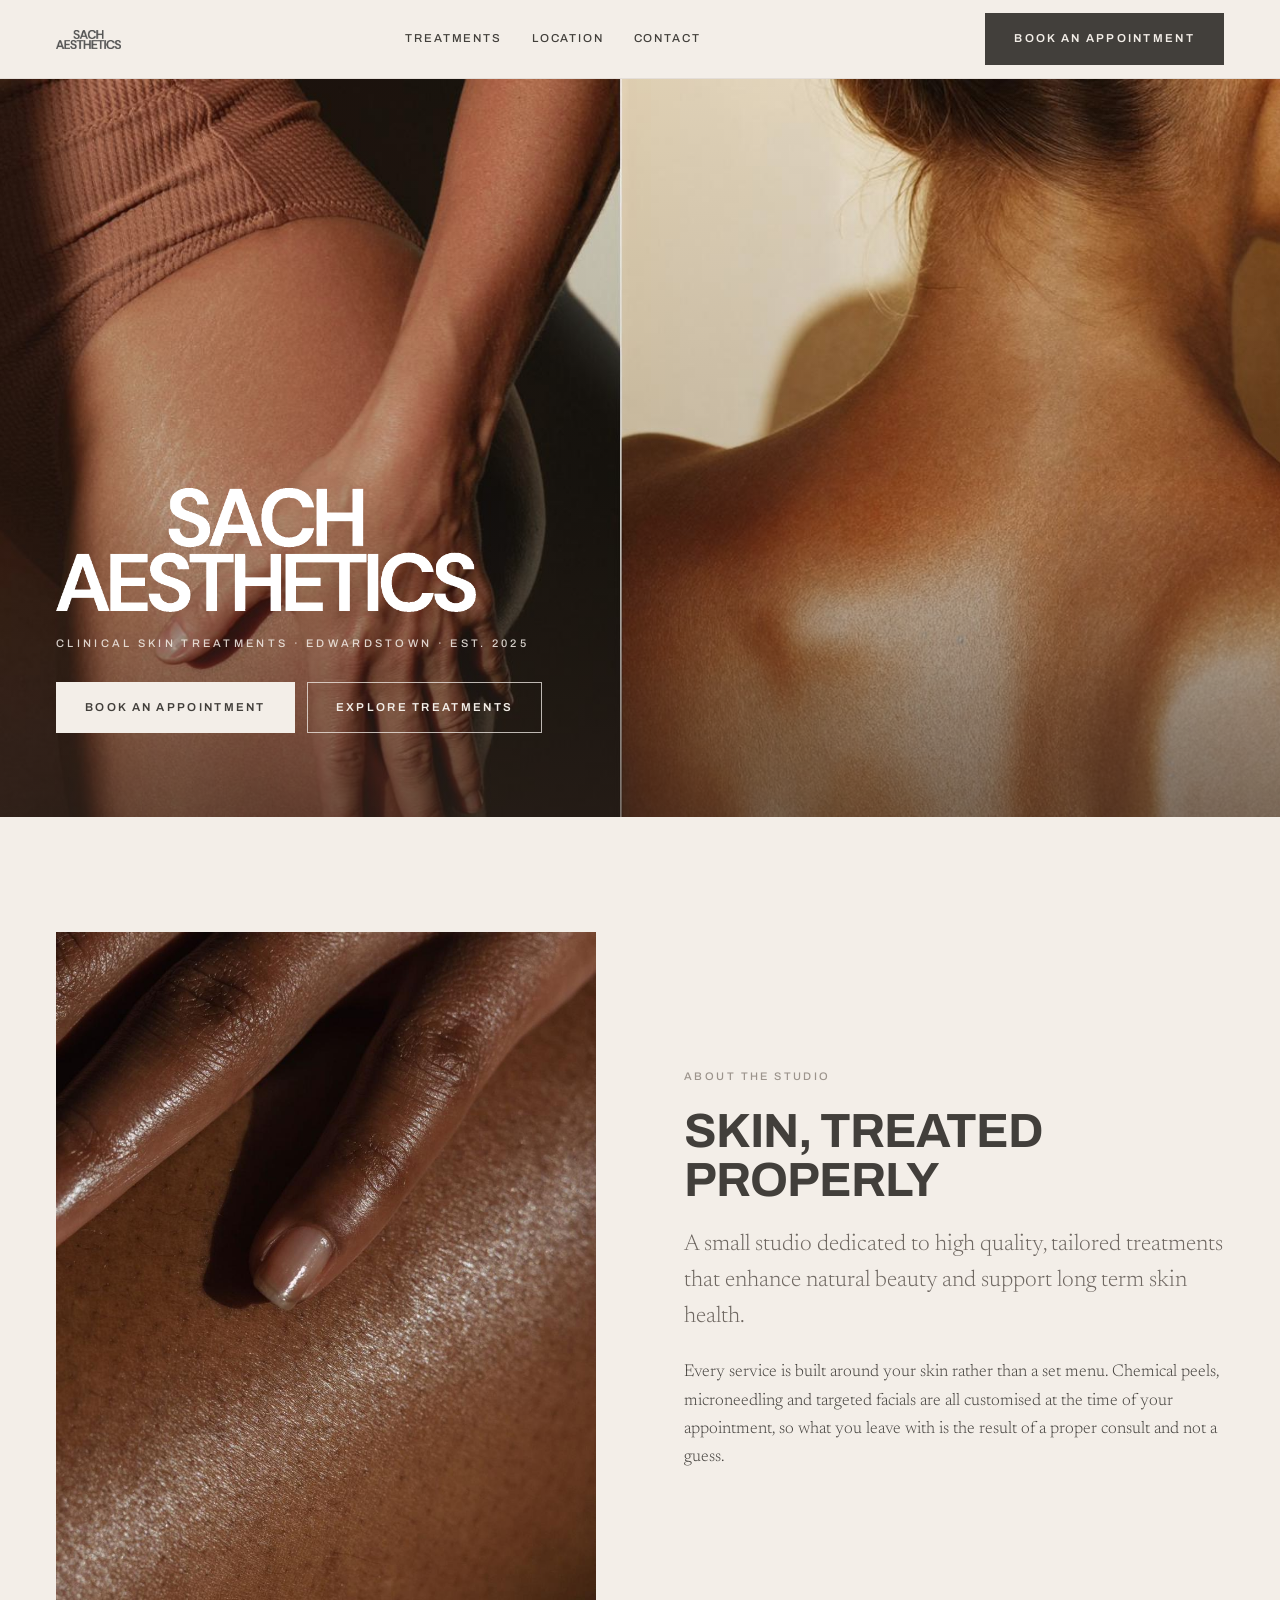
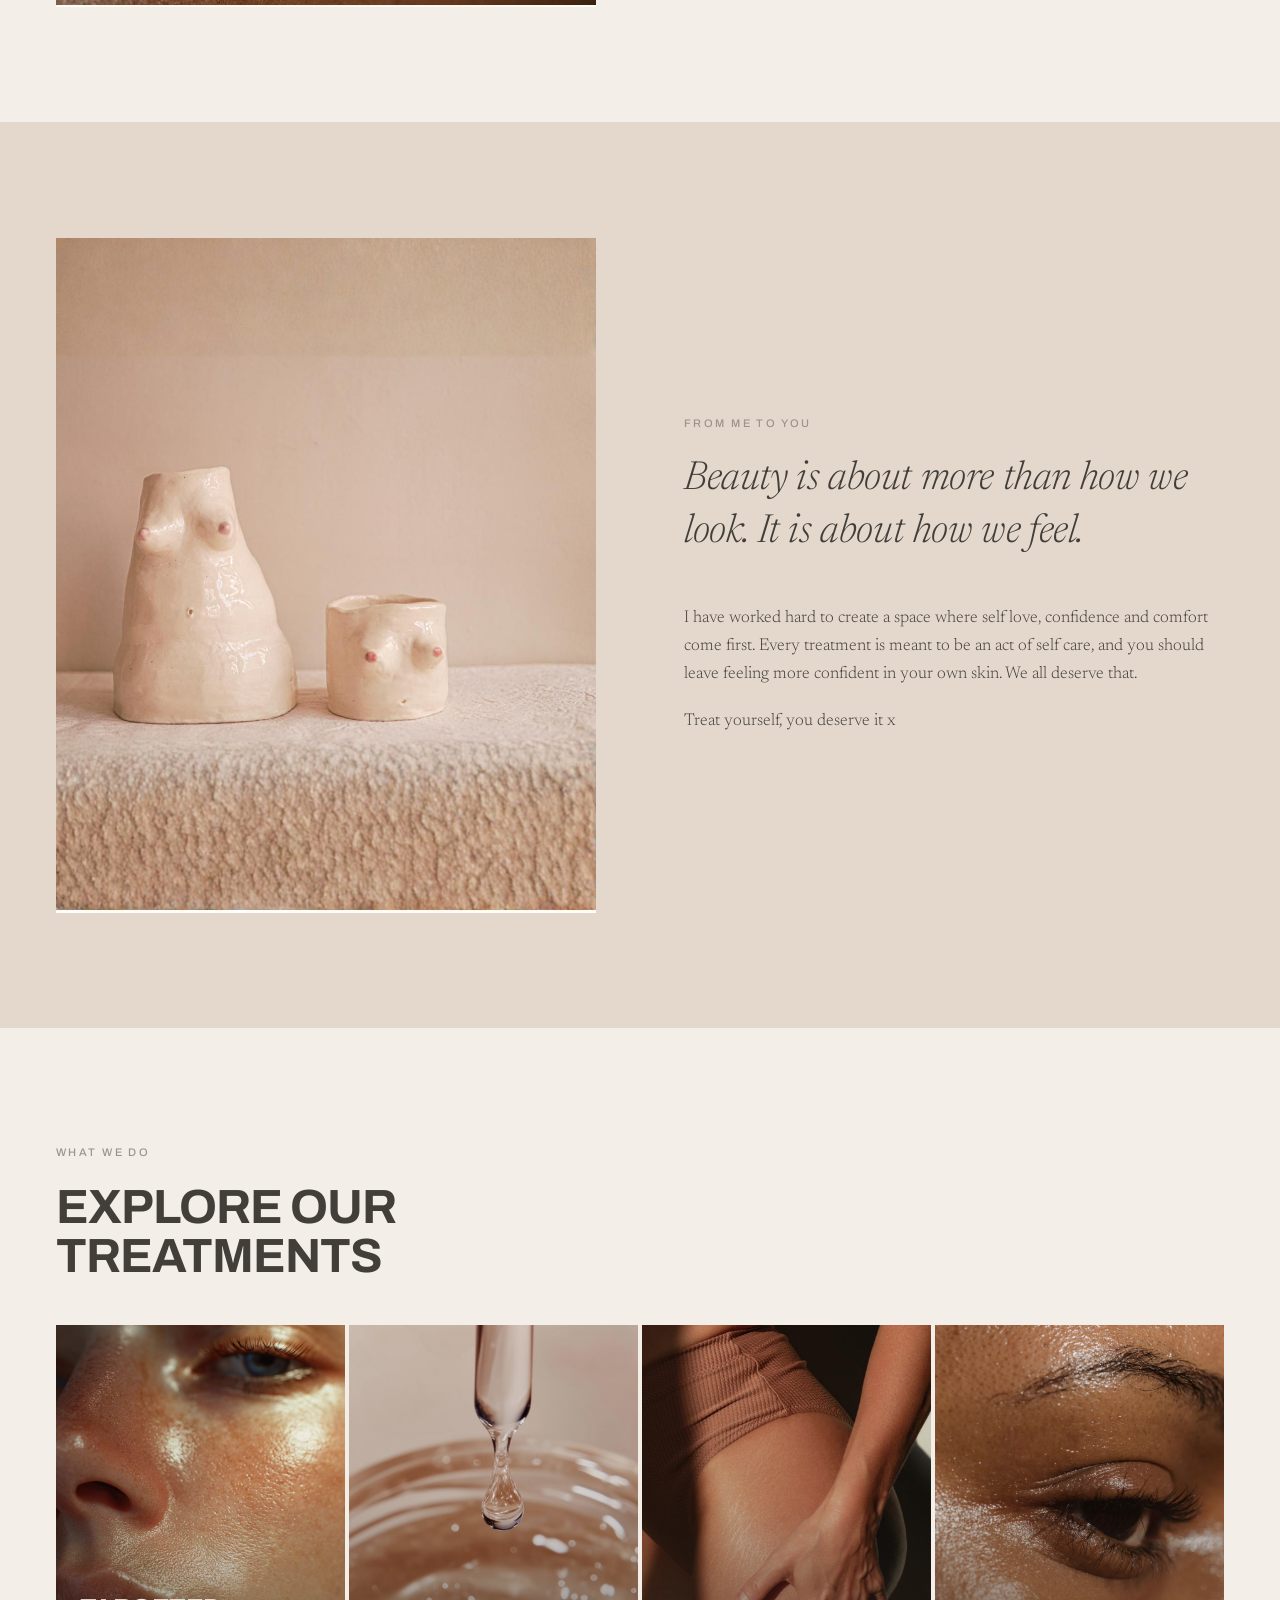
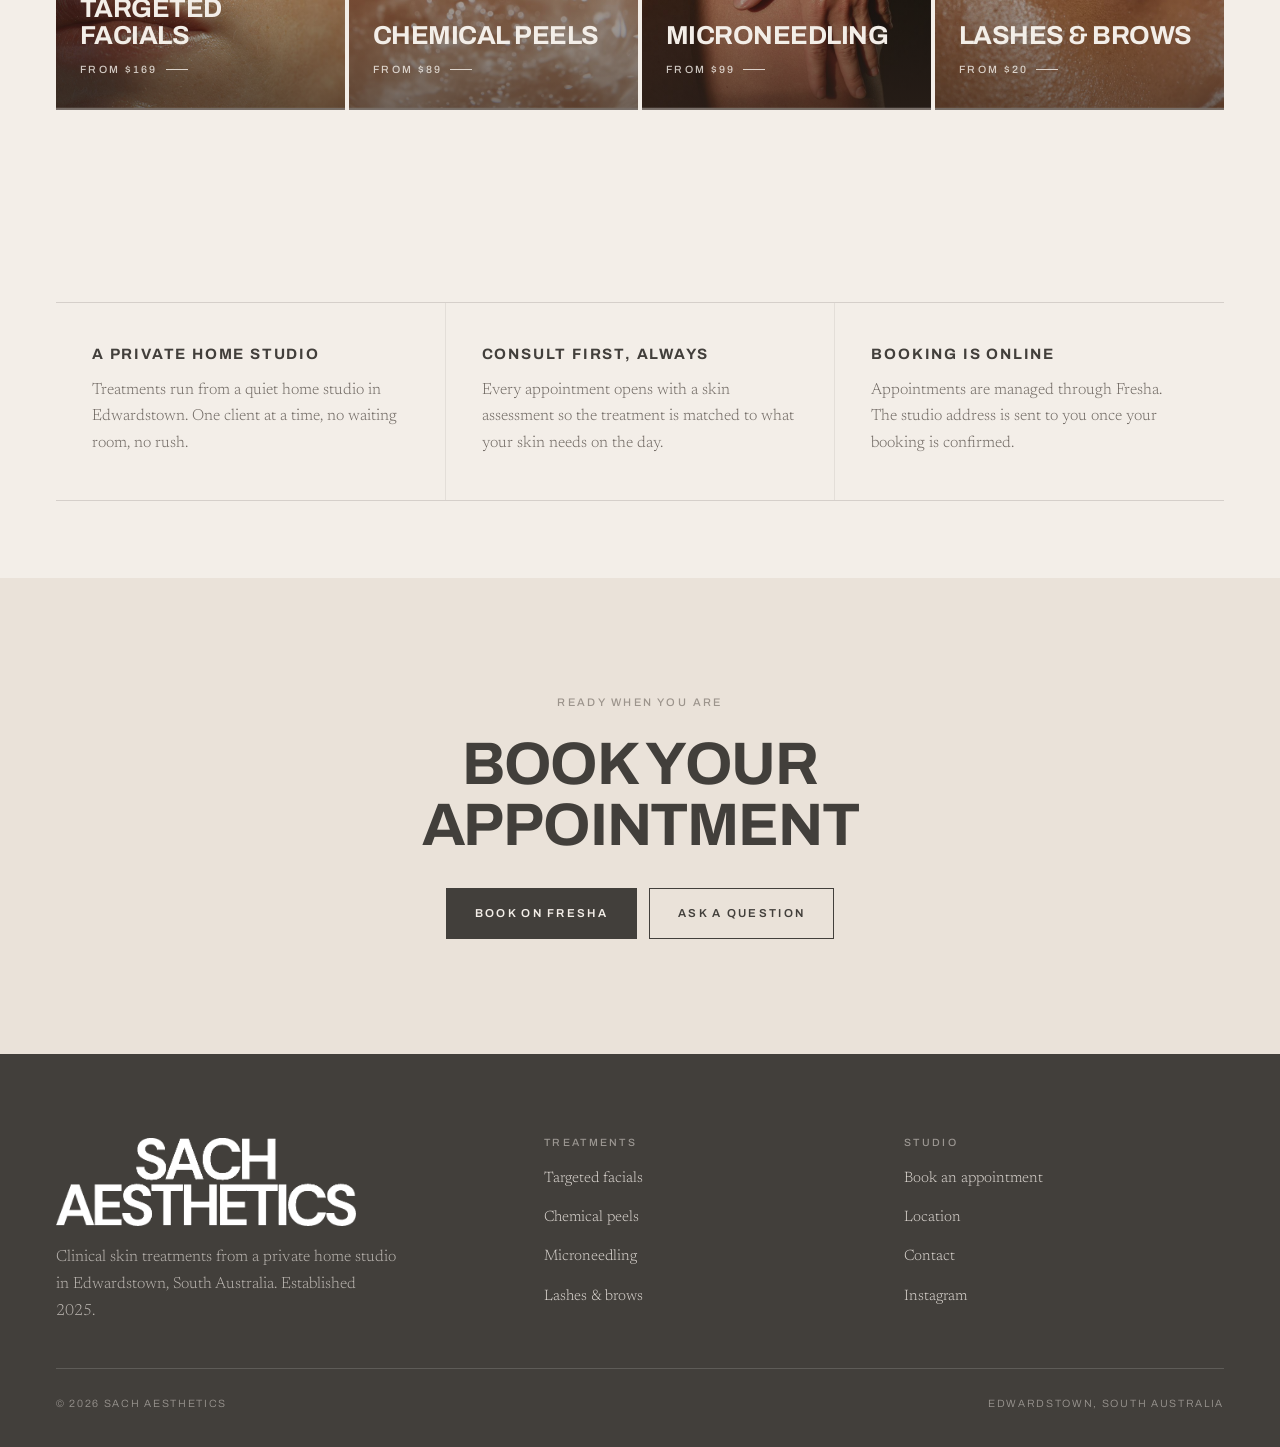
==== index.html @ b570aa28 "Initial site: static rebuild of sachaesthetics.com.au" ====
<!DOCTYPE html>
<html lang="en-AU">
<head>
<meta charset="utf-8">
<meta name="viewport" content="width=device-width, initial-scale=1">
<title>Sach Aesthetics | Clinical Skin Treatments, Edwardstown Adelaide</title>
<meta name="description" content="Clinical skin treatments from a private home studio in Edwardstown, Adelaide. Chemical peels, microneedling, targeted facials, lashes and brows.">
<link rel="canonical" href="https://sachaesthetics.com.au/">
<meta property="og:title" content="Sach Aesthetics | Clinical Skin Treatments">
<meta property="og:description" content="Clinical skin treatments from a private home studio in Edwardstown, Adelaide.">
<meta property="og:image" content="/assets/img/HOME_PAGE_BANNER_EDITED.jpg">
<meta property="og:type" content="website">
<meta name="theme-color" content="#F3EEE8">
<link rel="icon" href="/assets/img/favicon.png">
<link rel="preconnect" href="https://fonts.googleapis.com">
<link rel="preconnect" href="https://fonts.gstatic.com" crossorigin>
<link href="https://fonts.googleapis.com/css2?family=Archivo:wght@400;500;600;700&family=Newsreader:ital,wght@0,300;0,400;1,300&display=swap" rel="stylesheet">
<link rel="stylesheet" href="/assets/css/style.css">
</head>
<body>
<a class="skip" href="#main">Skip to content</a>

<!-- ================= HEADER ================= -->
<header class="header">
  <div class="wrap header__inner">
    <a class="brand" href="/" aria-label="Sach Aesthetics home">
      <img src="/assets/img/logo-mark.png" alt="Sach Aesthetics">
    </a>

    <nav class="nav" aria-label="Primary">
      <ul class="nav__list">
        <li class="nav__item--has-menu">
          <a href="/treatments.html">Treatments</a>
          <ul class="nav__sub">
            <li><a href="/facial-treatments.html">Targeted Facials</a></li>
            <li><a href="/chemical-peels.html">Chemical Peels</a></li>
            <li><a href="/microneedling.html">Microneedling</a></li>
            <li><a href="/lashes-brows.html">Lashes &amp; Brows</a></li>
          </ul>
        </li>
        <li><a href="/location.html">Location</a></li>
        <li><a href="/contact.html">Contact</a></li>
      </ul>
    </nav>

    <a class="btn header__cta" href="https://www.fresha.com/a/sach-aesthetics-edwardstown-32-lindfield-avenue-c9ze8f2w" target="_blank" rel="noopener">Book an appointment</a>

    <button class="burger" aria-expanded="false" aria-controls="drawer" aria-label="Menu">
      <span></span><span></span><span></span>
    </button>
  </div>
</header>

<div class="drawer" id="drawer" data-open="false">
  <ul>
    <li>
      <a href="/treatments.html">Treatments</a>
      <ul class="drawer__sub">
        <li><a href="/facial-treatments.html">Targeted Facials</a></li>
        <li><a href="/chemical-peels.html">Chemical Peels</a></li>
        <li><a href="/microneedling.html">Microneedling</a></li>
        <li><a href="/lashes-brows.html">Lashes &amp; Brows</a></li>
      </ul>
    </li>
    <li><a href="/location.html">Location</a></li>
    <li><a href="/contact.html">Contact</a></li>
    <li><a href="https://www.fresha.com/a/sach-aesthetics-edwardstown-32-lindfield-avenue-c9ze8f2w" target="_blank" rel="noopener">Book an appointment</a></li>
  </ul>
</div>

<main id="main">

  <!-- ================= HERO ================= -->
  <section class="hero">
    <div class="hero__media">
      <img src="/assets/img/HOME_PAGE_BANNER_EDITED.jpg" alt="Close detail of healthy, hydrated skin in warm light" fetchpriority="high">
    </div>
    <div class="wrap hero__body">
      <img class="hero__logo" src="/assets/img/logo-mark.png" alt="Sach Aesthetics">
      <p class="hero__tag">Clinical skin treatments &middot; Edwardstown &middot; Est. 2025</p>
      <div class="btn-row">
        <a class="btn btn--solid-light" href="https://www.fresha.com/a/sach-aesthetics-edwardstown-32-lindfield-avenue-c9ze8f2w" target="_blank" rel="noopener">Book an appointment</a>
        <a class="btn btn--light" href="/treatments.html">Explore treatments</a>
      </div>
    </div>
  </section>

  <!-- ================= ABOUT ================= -->
  <section class="section">
    <div class="wrap split">
      <div class="split__media" data-reveal>
        <img src="/assets/img/SA_Body.jpg" alt="Sunlit skin across the shoulders and back" loading="lazy">
      </div>
      <div data-reveal data-reveal-delay="120">
        <span class="label">About the studio</span>
        <h2>Skin, treated properly</h2>
        <p class="lead">A small studio dedicated to high quality, tailored treatments that enhance natural beauty and support long term skin health.</p>
        <p>Every service is built around your skin rather than a set menu. Chemical peels, microneedling and targeted facials are all customised at the time of your appointment, so what you leave with is the result of a proper consult and not a guess.</p>
      </div>
    </div>
  </section>

  <!-- ================= FROM ME TO YOU ================= -->
  <section class="section section--shell">
    <div class="wrap split split--flip">
      <div class="split__media" data-reveal>
        <img src="/assets/img/Pots.png" alt="Handmade ceramic vessels on a linen shelf in the studio" loading="lazy">
      </div>
      <div data-reveal data-reveal-delay="120">
        <span class="label">From me to you</span>
        <p class="quote">Beauty is about more than how we look. It is about how we feel.</p>
        <p style="margin-top:28px">I have worked hard to create a space where self love, confidence and comfort come first. Every treatment is meant to be an act of self care, and you should leave feeling more confident in your own skin. We all deserve that.</p>
        <p>Treat yourself, you deserve it x</p>
      </div>
    </div>
  </section>

  <!-- ================= TREATMENTS ================= -->
  <section class="section">
    <div class="wrap">
      <div style="max-width:56ch;margin-bottom:44px" data-reveal>
        <span class="label">What we do</span>
        <h2 style="font-size:clamp(28px,4.4vw,48px)">Explore our treatments</h2>
      </div>
    </div>
    <div class="wrap">
      <div class="cards">
        <a class="card" href="/facial-treatments.html" data-reveal>
          <img src="/assets/img/SA_Face_3.png" alt="" loading="lazy">
          <div class="card__body">
            <h3>Targeted facials</h3>
            <span class="card__more">From $169</span>
          </div>
        </a>
        <a class="card" href="/chemical-peels.html" data-reveal data-reveal-delay="90">
          <img src="/assets/img/Dropper.png" alt="" loading="lazy">
          <div class="card__body">
            <h3>Chemical peels</h3>
            <span class="card__more">From $89</span>
          </div>
        </a>
        <a class="card" href="/microneedling.html" data-reveal data-reveal-delay="180">
          <img src="/assets/img/Legs.png" alt="" loading="lazy">
          <div class="card__body">
            <h3>Microneedling</h3>
            <span class="card__more">From $99</span>
          </div>
        </a>
        <a class="card" href="/lashes-brows.html" data-reveal data-reveal-delay="270">
          <img src="/assets/img/Eyebrow.png" alt="" loading="lazy">
          <div class="card__body">
            <h3>Lashes &amp; brows</h3>
            <span class="card__more">From $20</span>
          </div>
        </a>
      </div>
    </div>
  </section>

  <!-- ================= HOW IT WORKS ================= -->
  <section class="section--tight">
    <div class="wrap">
      <div class="tiles">
        <div class="tile" data-reveal>
          <h3>A private home studio</h3>
          <p>Treatments run from a quiet home studio in Edwardstown. One client at a time, no waiting room, no rush.</p>
        </div>
        <div class="tile" data-reveal data-reveal-delay="90">
          <h3>Consult first, always</h3>
          <p>Every appointment opens with a skin assessment so the treatment is matched to what your skin needs on the day.</p>
        </div>
        <div class="tile" data-reveal data-reveal-delay="180">
          <h3>Booking is online</h3>
          <p>Appointments are managed through Fresha. The studio address is sent to you once your booking is confirmed.</p>
        </div>
      </div>
    </div>
  </section>

  <!-- ================= CTA ================= -->
  <section class="section section--deep">
    <div class="wrap" style="text-align:center" data-reveal>
      <span class="label">Ready when you are</span>
      <h2 style="font-size:clamp(30px,5.6vw,60px);max-width:16ch;margin-inline:auto">Book your appointment</h2>
      <div class="btn-row" style="justify-content:center;margin-top:32px">
        <a class="btn" href="https://www.fresha.com/a/sach-aesthetics-edwardstown-32-lindfield-avenue-c9ze8f2w" target="_blank" rel="noopener">Book on Fresha</a>
        <a class="btn btn--ghost" href="/contact.html">Ask a question</a>
      </div>
    </div>
  </section>

</main>

<!-- ================= FOOTER ================= -->
<footer class="footer">
  <div class="wrap">
    <div class="footer__top">
      <div>
        <img class="footer__logo" src="/assets/img/logo-mark.png" alt="Sach Aesthetics">
        <p class="footer__blurb">Clinical skin treatments from a private home studio in Edwardstown, South Australia. Established 2025.</p>
      </div>
      <div>
        <h4>Treatments</h4>
        <ul>
          <li><a href="/facial-treatments.html">Targeted facials</a></li>
          <li><a href="/chemical-peels.html">Chemical peels</a></li>
          <li><a href="/microneedling.html">Microneedling</a></li>
          <li><a href="/lashes-brows.html">Lashes &amp; brows</a></li>
        </ul>
      </div>
      <div>
        <h4>Studio</h4>
        <ul>
          <li><a href="https://www.fresha.com/a/sach-aesthetics-edwardstown-32-lindfield-avenue-c9ze8f2w" target="_blank" rel="noopener">Book an appointment</a></li>
          <li><a href="/location.html">Location</a></li>
          <li><a href="/contact.html">Contact</a></li>
          <li><a href="https://www.instagram.com/sachskinaesthetics/" target="_blank" rel="noopener">Instagram</a></li>
        </ul>
      </div>
    </div>
    <div class="footer__base">
      <span>&copy; <span data-year>2026</span> Sach Aesthetics</span>
      <span>Edwardstown, South Australia</span>
    </div>
  </div>
</footer>

<div class="bookbar">
  <a class="btn" href="https://www.fresha.com/a/sach-aesthetics-edwardstown-32-lindfield-avenue-c9ze8f2w" target="_blank" rel="noopener">Book an appointment</a>
</div>

<script src="/assets/js/main.js" defer></script>
</body>
</html>
---- assets/css/style.css ----
/* ==========================================================================
   Sach Aesthetics
   Design tokens, layout and components. One stylesheet, no build step.
   ========================================================================== */

:root {
  /* Palette drawn from the studio photography */
  --bone:        #F3EEE8;
  --bone-deep:   #EAE2D9;
  --shell:       #E4D8CC;
  --sand:        #D3C0AE;
  --ink:         #423F3B;
  --ink-soft:    #6F6862;
  --ink-faint:   #9C948C;
  --clay:        #A8785C;
  --mulberry:    #7C3B44;
  --line:        rgba(66, 63, 59, 0.16);
  --line-soft:   rgba(66, 63, 59, 0.09);

  /* Type */
  --display: "Archivo", "Helvetica Neue", Helvetica, Arial, sans-serif;
  --body:    "Newsreader", Georgia, "Times New Roman", serif;
  --util:    "Archivo", "Helvetica Neue", Helvetica, Arial, sans-serif;

  /* Rhythm */
  --gutter: 24px;
  --maxw: 1280px;
  --section: clamp(64px, 9vw, 132px);
  --header-h: 68px;
}

/* --------------------------------------------------------------- Reset -- */

*, *::before, *::after { box-sizing: border-box; }

html {
  -webkit-text-size-adjust: 100%;
  scroll-behavior: smooth;
}

body {
  margin: 0;
  background: var(--bone);
  color: var(--ink);
  font-family: var(--body);
  font-size: 17px;
  line-height: 1.66;
  font-weight: 300;
  -webkit-font-smoothing: antialiased;
  overflow-x: hidden;
}

img { max-width: 100%; display: block; }
a { color: inherit; }

h1, h2, h3, h4, h5 {
  font-family: var(--display);
  font-weight: 700;
  text-transform: uppercase;
  letter-spacing: -0.02em;
  line-height: 1.02;
  margin: 0;
}

p { margin: 0 0 1.1em; }
p:last-child { margin-bottom: 0; }

:focus-visible {
  outline: 2px solid var(--mulberry);
  outline-offset: 3px;
}

.skip {
  position: absolute;
  left: -9999px;
  top: 0;
  background: var(--ink);
  color: var(--bone);
  padding: 12px 18px;
  z-index: 999;
  font-family: var(--util);
  font-size: 13px;
}
.skip:focus { left: 8px; top: 8px; }

/* ------------------------------------------------------------ Utilities -- */

.wrap {
  width: 100%;
  max-width: var(--maxw);
  margin-inline: auto;
  padding-inline: var(--gutter);
}

.wrap--narrow { max-width: 780px; }

.section { padding-block: var(--section); }
.section--tight { padding-block: clamp(44px, 6vw, 84px); }
.section--shell { background: var(--shell); }
.section--deep { background: var(--bone-deep); }

.label {
  font-family: var(--util);
  font-size: 11px;
  font-weight: 500;
  text-transform: uppercase;
  letter-spacing: 0.22em;
  color: var(--ink-faint);
  margin: 0 0 22px;
  display: block;
}

.rule {
  height: 1px;
  background: var(--line);
  border: 0;
  margin: 0;
}

.lead {
  font-size: clamp(19px, 2.1vw, 23px);
  line-height: 1.55;
  color: var(--ink-soft);
}

/* --------------------------------------------------------------- Header -- */

.header {
  position: sticky;
  top: 0;
  z-index: 60;
  background: rgba(243, 238, 232, 0.94);
  backdrop-filter: saturate(140%) blur(10px);
  border-bottom: 1px solid var(--line-soft);
}

.header__inner {
  height: var(--header-h);
  display: flex;
  align-items: center;
  justify-content: space-between;
  gap: 20px;
}

.brand { display: inline-flex; align-items: center; text-decoration: none; }
.brand img { height: 17px; width: auto; }

.nav { display: none; }

.nav__list {
  list-style: none;
  display: flex;
  align-items: center;
  gap: 30px;
  margin: 0;
  padding: 0;
}

.nav a {
  font-family: var(--util);
  font-size: 11.5px;
  font-weight: 500;
  text-transform: uppercase;
  letter-spacing: 0.16em;
  text-decoration: none;
  color: var(--ink);
  padding-block: 6px;
  position: relative;
  white-space: nowrap;
}

.nav a::after {
  content: "";
  position: absolute;
  left: 0;
  right: 0;
  bottom: 0;
  height: 1px;
  background: var(--mulberry);
  transform: scaleX(0);
  transform-origin: left;
  transition: transform 0.32s cubic-bezier(0.22, 0.61, 0.36, 1);
}
.nav a:hover::after,
.nav a[aria-current="page"]::after { transform: scaleX(1); }

/* Treatments dropdown */
.nav__item--has-menu { position: relative; }

.nav__sub {
  position: absolute;
  top: calc(100% + 14px);
  left: -18px;
  min-width: 232px;
  background: var(--bone);
  border: 1px solid var(--line-soft);
  padding: 10px 0;
  list-style: none;
  margin: 0;
  opacity: 0;
  visibility: hidden;
  transform: translateY(-6px);
  transition: opacity 0.24s ease, transform 0.24s ease, visibility 0.24s;
  box-shadow: 0 18px 44px -28px rgba(66, 63, 59, 0.55);
}

.nav__item--has-menu:hover .nav__sub,
.nav__item--has-menu:focus-within .nav__sub {
  opacity: 1;
  visibility: visible;
  transform: translateY(0);
}

.nav__sub a {
  display: block;
  padding: 9px 18px;
  letter-spacing: 0.13em;
}
.nav__sub a::after { display: none; }
.nav__sub a:hover { color: var(--mulberry); }

.header__cta { display: none; }

/* Burger */
.burger {
  appearance: none;
  background: none;
  border: 0;
  width: 40px;
  height: 40px;
  margin-right: -8px;
  display: grid;
  place-content: center;
  gap: 5px;
  cursor: pointer;
  color: var(--ink);
}
.burger span {
  display: block;
  width: 22px;
  height: 1.5px;
  background: currentColor;
  transition: transform 0.3s ease, opacity 0.2s ease;
}
.burger[aria-expanded="true"] span:nth-child(1) { transform: translateY(6.5px) rotate(45deg); }
.burger[aria-expanded="true"] span:nth-child(2) { opacity: 0; }
.burger[aria-expanded="true"] span:nth-child(3) { transform: translateY(-6.5px) rotate(-45deg); }

/* Mobile drawer */
.drawer {
  position: fixed;
  inset: var(--header-h) 0 0 0;
  background: var(--bone);
  z-index: 55;
  padding: 34px var(--gutter) 120px;
  overflow-y: auto;
  transform: translateY(-8px);
  opacity: 0;
  visibility: hidden;
  transition: opacity 0.3s ease, transform 0.3s ease, visibility 0.3s;
}
.drawer[data-open="true"] { opacity: 1; visibility: visible; transform: none; }

.drawer ul { list-style: none; margin: 0; padding: 0; }

.drawer > ul > li { border-bottom: 1px solid var(--line-soft); }

.drawer a {
  display: block;
  font-family: var(--display);
  font-size: 28px;
  font-weight: 700;
  text-transform: uppercase;
  letter-spacing: -0.02em;
  text-decoration: none;
  padding: 18px 0;
}

.drawer__sub { padding: 0 0 18px 2px !important; }
.drawer__sub a {
  font-family: var(--util);
  font-size: 12px;
  font-weight: 500;
  letter-spacing: 0.18em;
  padding: 8px 0;
  color: var(--ink-soft);
}

/* --------------------------------------------------------------- Button -- */

.btn {
  display: inline-flex;
  align-items: center;
  justify-content: center;
  gap: 10px;
  font-family: var(--util);
  font-size: 11.5px;
  font-weight: 600;
  text-transform: uppercase;
  letter-spacing: 0.2em;
  text-decoration: none;
  padding: 15px 28px;
  border: 1px solid var(--ink);
  background: var(--ink);
  color: var(--bone);
  cursor: pointer;
  transition: background 0.3s ease, color 0.3s ease, border-color 0.3s ease;
}
.btn:hover { background: var(--mulberry); border-color: var(--mulberry); }

.btn--ghost {
  background: transparent;
  color: var(--ink);
}
.btn--ghost:hover { background: var(--ink); color: var(--bone); }

.btn--light {
  background: transparent;
  border-color: rgba(243, 238, 232, 0.75);
  color: var(--bone);
}
.btn--light:hover { background: var(--bone); color: var(--ink); border-color: var(--bone); }

.btn--solid-light {
  background: var(--bone);
  border-color: var(--bone);
  color: var(--ink);
}
.btn--solid-light:hover { background: var(--mulberry); border-color: var(--mulberry); color: var(--bone); }

.btn-row {
  display: flex;
  flex-wrap: wrap;
  gap: 12px;
}

/* ----------------------------------------------------------------- Hero -- */

.hero {
  position: relative;
  min-height: clamp(520px, 82vh, 820px);
  display: grid;
  align-items: end;
  overflow: hidden;
  background: var(--sand);
}

.hero__media {
  position: absolute;
  inset: 0;
}
.hero__media img {
  width: 100%;
  height: 100%;
  object-fit: cover;
  object-position: center 42%;
}
.hero__media::after {
  content: "";
  position: absolute;
  inset: 0;
  background: linear-gradient(to top, rgba(52, 38, 30, 0.62) 0%, rgba(52, 38, 30, 0.2) 45%, rgba(52, 38, 30, 0.06) 100%);
}

.hero__body {
  position: relative;
  padding-block: clamp(44px, 7vw, 84px);
  color: var(--bone);
}

.hero__logo {
  width: min(420px, 74vw);
  filter: brightness(0) invert(1);
  margin-bottom: 22px;
}

.hero__tag {
  font-family: var(--util);
  font-size: 11px;
  font-weight: 500;
  text-transform: uppercase;
  letter-spacing: 0.3em;
  margin: 0 0 30px;
  color: rgba(243, 238, 232, 0.86);
}

/* Interior page banner */
.banner {
  position: relative;
  min-height: clamp(300px, 46vh, 460px);
  display: grid;
  align-items: end;
  overflow: hidden;
  background: var(--sand);
}
.banner__media { position: absolute; inset: 0; }
.banner__media img { width: 100%; height: 100%; object-fit: cover; }
.banner__media::after {
  content: "";
  position: absolute;
  inset: 0;
  background: linear-gradient(to top, rgba(52, 38, 30, 0.6), rgba(52, 38, 30, 0.05));
}
.banner__body {
  position: relative;
  color: var(--bone);
  padding-block: clamp(32px, 5vw, 56px);
}
.banner h1 {
  font-size: clamp(34px, 6.4vw, 74px);
}
.banner .label { color: rgba(243, 238, 232, 0.72); margin-bottom: 14px; }

/* ---------------------------------------------------------------- Split -- */

.split {
  display: grid;
  gap: clamp(28px, 5vw, 72px);
  align-items: center;
}

.split__media img {
  width: 100%;
  aspect-ratio: 4 / 5;
  object-fit: cover;
}

.split h2 {
  font-size: clamp(28px, 4.4vw, 48px);
  margin-bottom: 22px;
}

.split--flip .split__media { order: -1; }

/* ------------------------------------------------------------ Card grid -- */

.cards {
  display: grid;
  grid-template-columns: 1fr;
  gap: 4px;
}

.card {
  position: relative;
  display: block;
  text-decoration: none;
  overflow: hidden;
  background: var(--sand);
  aspect-ratio: 3 / 4;
}

.card img {
  width: 100%;
  height: 100%;
  object-fit: cover;
  transition: transform 1.1s cubic-bezier(0.22, 0.61, 0.36, 1);
}
.card:hover img { transform: scale(1.045); }

.card::after {
  content: "";
  position: absolute;
  inset: 0;
  background: linear-gradient(to top, rgba(52, 38, 30, 0.66) 0%, rgba(52, 38, 30, 0.12) 55%, transparent 100%);
}

.card__body {
  position: absolute;
  left: 0;
  right: 0;
  bottom: 0;
  padding: 26px 24px;
  color: var(--bone);
  z-index: 2;
}

.card h3 {
  font-size: clamp(20px, 2.6vw, 26px);
  margin-bottom: 8px;
}

.card__more {
  font-family: var(--util);
  font-size: 10.5px;
  font-weight: 500;
  text-transform: uppercase;
  letter-spacing: 0.22em;
  color: rgba(243, 238, 232, 0.82);
  display: inline-flex;
  align-items: center;
  gap: 8px;
}
.card__more::after {
  content: "";
  width: 22px;
  height: 1px;
  background: currentColor;
  transition: width 0.4s ease;
}
.card:hover .card__more::after { width: 40px; }

/* ------------------------------------------- Signature: treatment ledger -- */

.ledger { border-top: 1px solid var(--line); }

.ledger__row {
  border-bottom: 1px solid var(--line-soft);
  padding-block: 26px;
}

.ledger__head {
  display: flex;
  align-items: baseline;
  gap: 14px;
  width: 100%;
}

.ledger__name {
  font-family: var(--display);
  font-size: clamp(17px, 2.2vw, 22px);
  font-weight: 700;
  text-transform: uppercase;
  letter-spacing: -0.01em;
  line-height: 1.15;
  flex: 0 1 auto;
}

/* the dot leader that ties name to price, like a printed menu */
.ledger__leader {
  flex: 1 1 auto;
  min-width: 18px;
  height: 1px;
  align-self: center;
  margin-top: 4px;
  background-image: radial-gradient(circle, var(--ink-faint) 1px, transparent 1.2px);
  background-size: 7px 2px;
  background-repeat: repeat-x;
  background-position: bottom;
  opacity: 0.75;
}

.ledger__price {
  font-family: var(--display);
  font-size: clamp(17px, 2.2vw, 22px);
  font-weight: 700;
  color: var(--mulberry);
  flex: 0 0 auto;
  font-variant-numeric: tabular-nums;
}

.ledger__meta {
  font-family: var(--util);
  font-size: 10.5px;
  font-weight: 500;
  text-transform: uppercase;
  letter-spacing: 0.2em;
  color: var(--ink-faint);
  margin-top: 10px;
}

.ledger__desc {
  margin-top: 12px;
  max-width: 66ch;
  color: var(--ink-soft);
  font-size: 16px;
}

.ledger__book {
  font-family: var(--util);
  font-size: 10.5px;
  font-weight: 600;
  text-transform: uppercase;
  letter-spacing: 0.2em;
  text-decoration: none;
  color: var(--ink);
  border-bottom: 1px solid var(--line);
  padding-bottom: 3px;
  display: inline-block;
  margin-top: 16px;
  transition: color 0.25s ease, border-color 0.25s ease;
}
.ledger__book:hover { color: var(--mulberry); border-color: var(--mulberry); }

/* Compact ledger used for area/price lists with no description */
.ledger--compact .ledger__row { padding-block: 15px; }

/* ------------------------------------------------------------ Info tiles -- */

.tiles {
  display: grid;
  gap: 1px;
  background: var(--line-soft);
  border-block: 1px solid var(--line-soft);
}

.tile {
  background: var(--bone);
  padding: clamp(28px, 4vw, 44px) clamp(22px, 3vw, 36px);
}

.tile h3 {
  font-size: 15px;
  letter-spacing: 0.12em;
  margin-bottom: 14px;
}

.tile p { color: var(--ink-soft); font-size: 16px; }

/* ---------------------------------------------------------------- Quote -- */

.quote {
  font-family: var(--body);
  font-weight: 300;
  font-style: italic;
  font-size: clamp(23px, 3.6vw, 40px);
  line-height: 1.34;
  letter-spacing: -0.01em;
  max-width: 22ch;
}

/* ----------------------------------------------------------------- Form -- */

.form { display: grid; gap: 22px; }

.field { display: grid; gap: 8px; }

.field label {
  font-family: var(--util);
  font-size: 10.5px;
  font-weight: 500;
  text-transform: uppercase;
  letter-spacing: 0.2em;
  color: var(--ink-soft);
}

.field input,
.field textarea,
.field select {
  font-family: var(--body);
  font-size: 17px;
  font-weight: 300;
  color: var(--ink);
  background: transparent;
  border: 0;
  border-bottom: 1px solid var(--line);
  padding: 10px 0;
  border-radius: 0;
  transition: border-color 0.25s ease;
  width: 100%;
}
.field input:focus,
.field textarea:focus,
.field select:focus {
  outline: none;
  border-bottom-color: var(--mulberry);
}
.field textarea { resize: vertical; min-height: 130px; }

.form__note {
  font-family: var(--util);
  font-size: 11px;
  letter-spacing: 0.06em;
  color: var(--ink-faint);
}

/* ------------------------------------------------------------ Contact kv -- */

.kv { display: grid; gap: 26px; }

.kv__item { border-top: 1px solid var(--line-soft); padding-top: 16px; }

.kv__key {
  font-family: var(--util);
  font-size: 10.5px;
  font-weight: 500;
  text-transform: uppercase;
  letter-spacing: 0.2em;
  color: var(--ink-faint);
  margin-bottom: 8px;
}

.kv__val { font-size: 17px; }
.kv__val a { text-decoration: none; border-bottom: 1px solid var(--line); }
.kv__val a:hover { color: var(--mulberry); border-color: var(--mulberry); }

/* ------------------------------------------------------------------ Map -- */

.map {
  width: 100%;
  aspect-ratio: 16 / 11;
  border: 1px solid var(--line-soft);
  filter: grayscale(0.42) sepia(0.16) contrast(0.96);
}

/* ------------------------------------------------------------- Gallery -- */

.gallery { display: grid; gap: 4px; }
.gallery img { width: 100%; aspect-ratio: 4 / 5; object-fit: cover; }

/* --------------------------------------------------------------- Footer -- */

.footer {
  background: var(--ink);
  color: var(--bone);
  padding-block: clamp(52px, 7vw, 84px) 34px;
}

.footer a { color: inherit; text-decoration: none; }

.footer__top {
  display: grid;
  gap: 44px;
  padding-bottom: 44px;
  border-bottom: 1px solid rgba(243, 238, 232, 0.16);
}

.footer__logo {
  width: min(300px, 62vw);
  filter: brightness(0) invert(1);
  margin-bottom: 18px;
}

.footer__blurb {
  color: rgba(243, 238, 232, 0.68);
  font-size: 16px;
  max-width: 38ch;
}

.footer h4 {
  font-family: var(--util);
  font-size: 10.5px;
  font-weight: 500;
  text-transform: uppercase;
  letter-spacing: 0.22em;
  color: rgba(243, 238, 232, 0.5);
  margin: 0 0 16px;
}

.footer ul { list-style: none; margin: 0; padding: 0; display: grid; gap: 11px; }

.footer li a {
  font-size: 15px;
  color: rgba(243, 238, 232, 0.86);
  transition: color 0.25s ease;
}
.footer li a:hover { color: var(--bone); }

.footer__base {
  padding-top: 26px;
  display: flex;
  flex-wrap: wrap;
  gap: 14px;
  justify-content: space-between;
  font-family: var(--util);
  font-size: 10.5px;
  letter-spacing: 0.16em;
  text-transform: uppercase;
  color: rgba(243, 238, 232, 0.5);
}

/* --------------------------------------------------- Sticky mobile book -- */

.bookbar {
  position: fixed;
  left: 0;
  right: 0;
  bottom: 0;
  z-index: 50;
  padding: 10px var(--gutter) calc(10px + env(safe-area-inset-bottom));
  background: rgba(243, 238, 232, 0.95);
  backdrop-filter: blur(10px);
  border-top: 1px solid var(--line-soft);
}
.bookbar .btn { width: 100%; }

/* -------------------------------------------------------------- Reveals -- */

[data-reveal] {
  opacity: 0;
  transform: translateY(18px);
  transition: opacity 0.85s cubic-bezier(0.22, 0.61, 0.36, 1),
              transform 0.85s cubic-bezier(0.22, 0.61, 0.36, 1);
}
[data-reveal].is-in { opacity: 1; transform: none; }

/* ---------------------------------------------------------- Breakpoints -- */

@media (min-width: 700px) {
  :root { --gutter: 40px; }
  .cards { grid-template-columns: repeat(2, 1fr); }
  .tiles { grid-template-columns: repeat(2, 1fr); }
  .gallery { grid-template-columns: repeat(2, 1fr); }
  .ledger__head { align-items: baseline; }
  .footer__top { grid-template-columns: 1.4fr 1fr 1fr; gap: 40px; }
}

@media (min-width: 1000px) {
  :root { --header-h: 78px; --gutter: 56px; }
  .nav { display: block; }
  .header__cta { display: inline-flex; }
  .burger { display: none; }
  .drawer { display: none; }
  .bookbar { display: none; }
  .brand img { height: 19px; }
  .split { grid-template-columns: 1fr 1fr; gap: 88px; }
  .cards { grid-template-columns: repeat(4, 1fr); }
  .tiles { grid-template-columns: repeat(3, 1fr); }
  body { padding-bottom: 0; }
}

@media (max-width: 999px) {
  body { padding-bottom: 74px; }
}

@media (prefers-reduced-motion: reduce) {
  html { scroll-behavior: auto; }
  *, *::before, *::after {
    animation-duration: 0.01ms !important;
    transition-duration: 0.01ms !important;
  }
  [data-reveal] { opacity: 1; transform: none; }
}
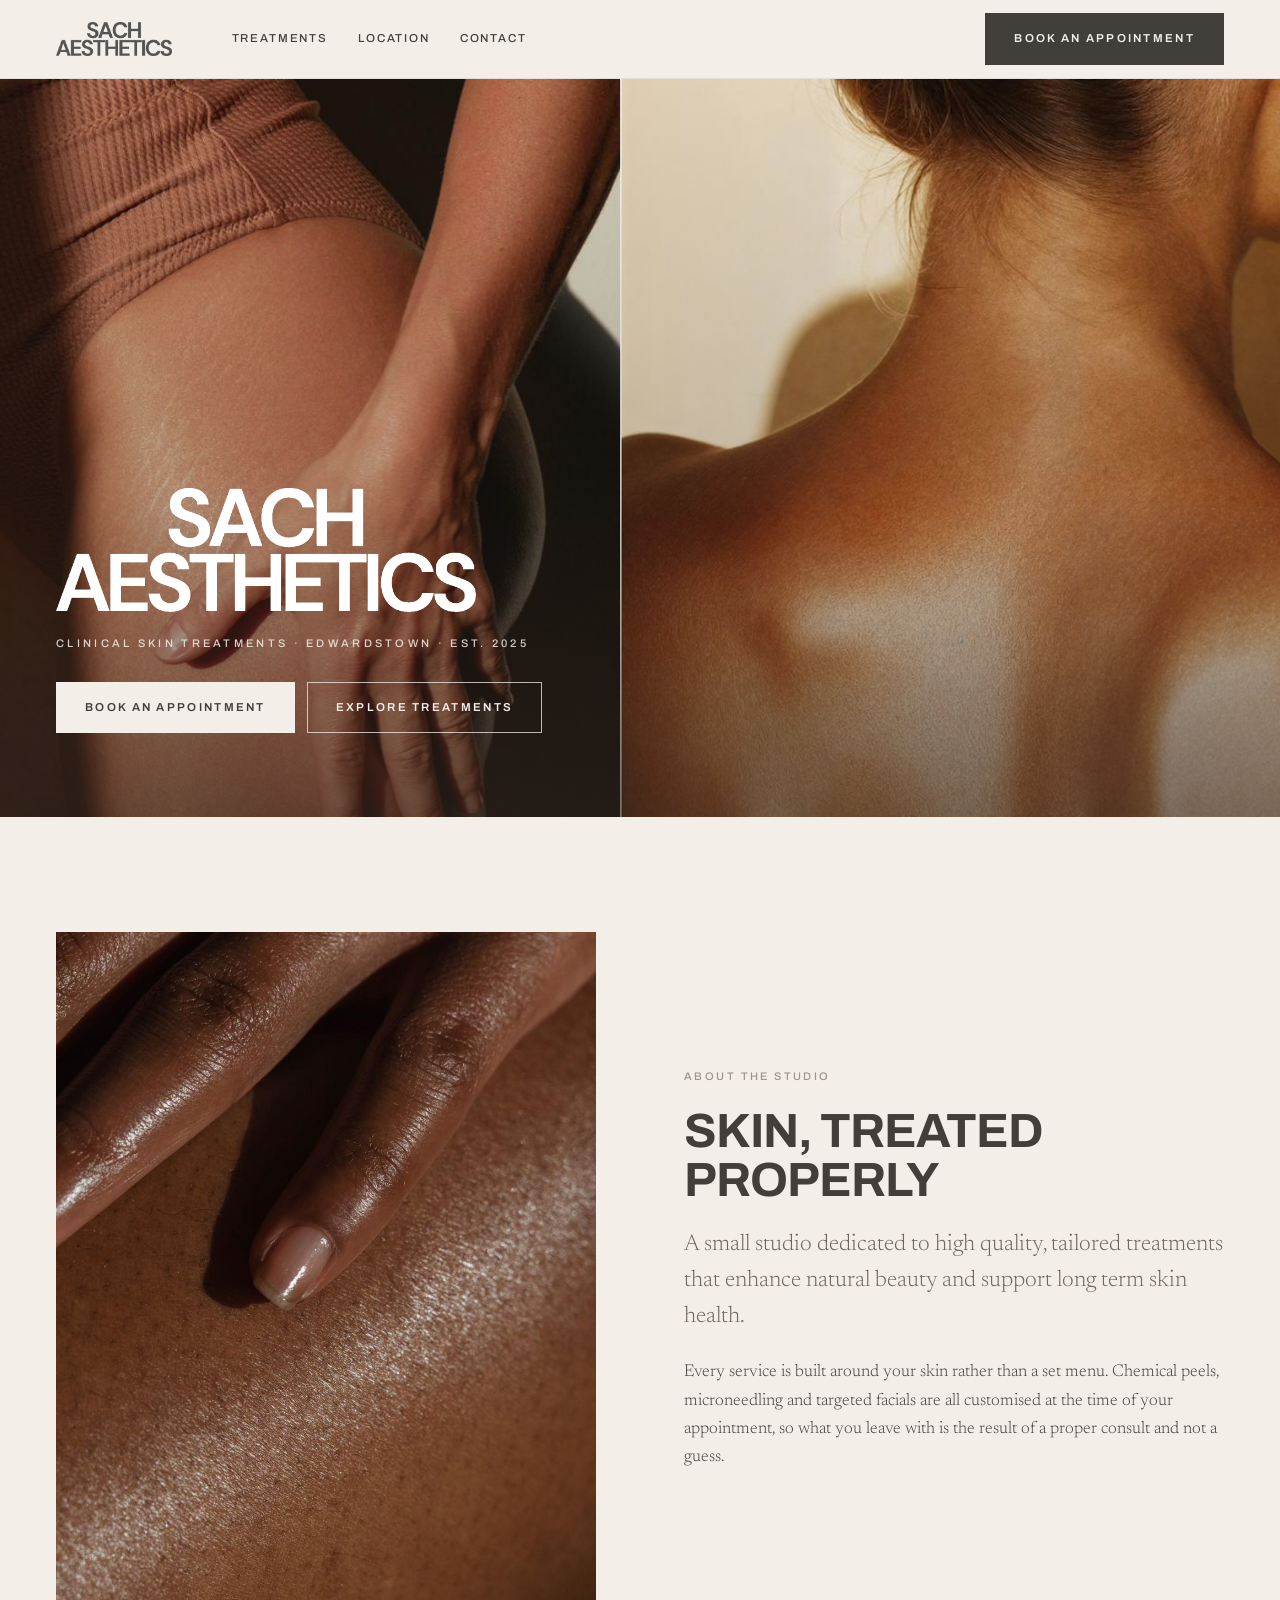
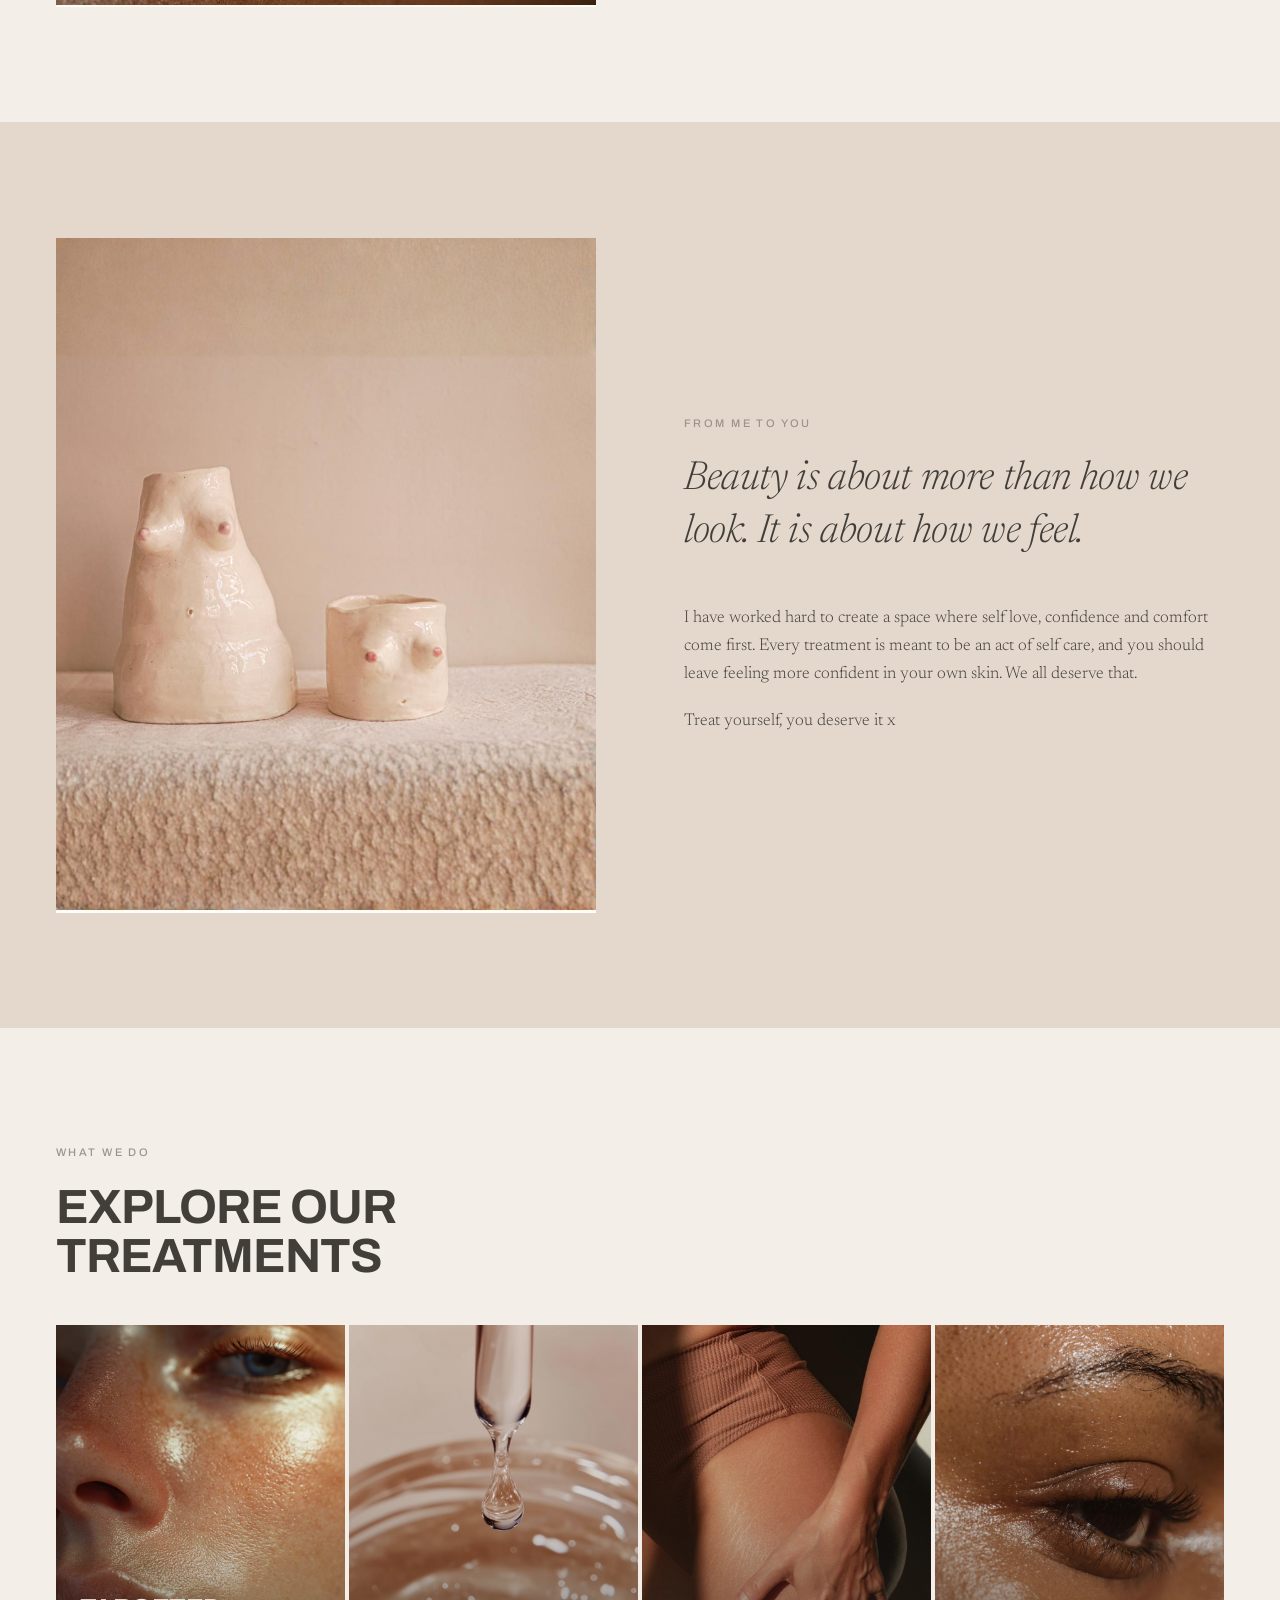
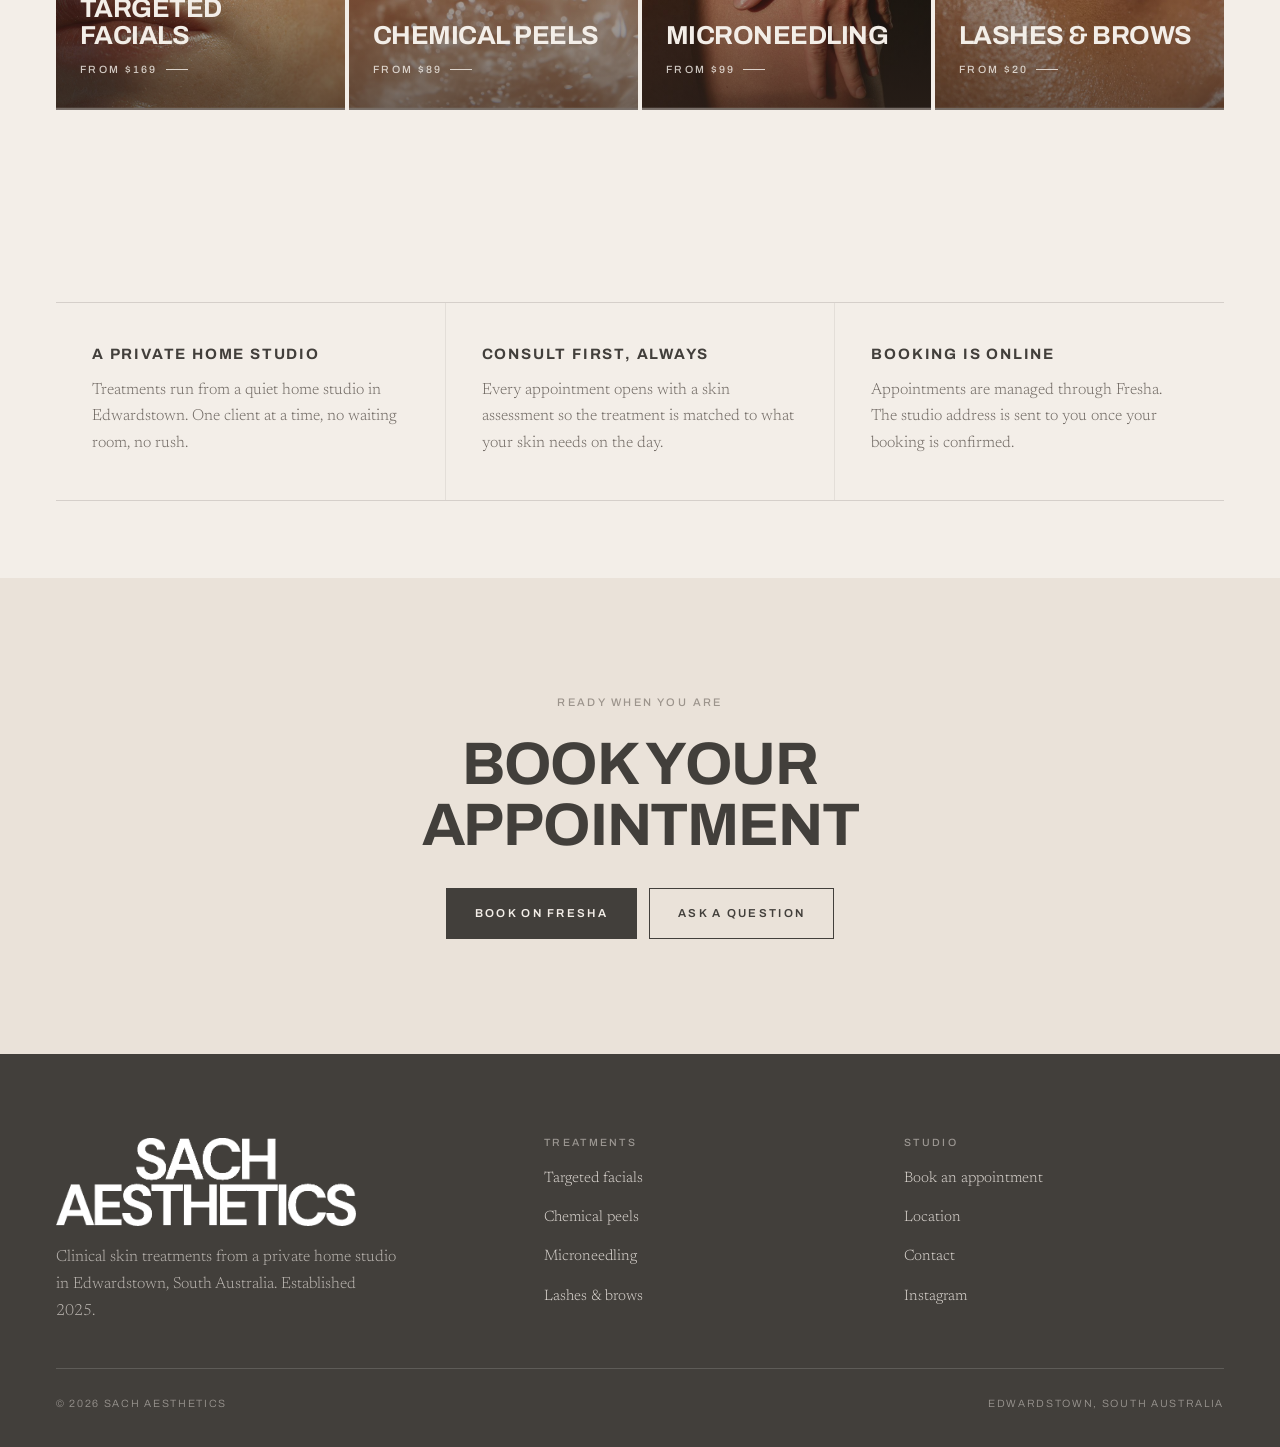
==== commit 4dac3357: "Header: left-aligned nav, larger logo, burger on left, fix CTA showing on mobile" ====
--- a/index.html
+++ b/index.html
@@ -23,6 +23,9 @@
 <!-- ================= HEADER ================= -->
 <header class="header">
   <div class="wrap header__inner">
+    <button class="burger" aria-expanded="false" aria-controls="drawer" aria-label="Menu">
+      <span></span><span></span><span></span>
+    </button>
     <a class="brand" href="/" aria-label="Sach Aesthetics home">
       <img src="/assets/img/logo-mark.png" alt="Sach Aesthetics">
     </a>
@@ -45,9 +48,6 @@
 
     <a class="btn header__cta" href="https://www.fresha.com/a/sach-aesthetics-edwardstown-32-lindfield-avenue-c9ze8f2w" target="_blank" rel="noopener">Book an appointment</a>
 
-    <button class="burger" aria-expanded="false" aria-controls="drawer" aria-label="Menu">
-      <span></span><span></span><span></span>
-    </button>
   </div>
 </header>
 
--- a/assets/css/style.css
+++ b/assets/css/style.css
@@ -138,12 +138,12 @@
   height: var(--header-h);
   display: flex;
   align-items: center;
-  justify-content: space-between;
-  gap: 20px;
+  justify-content: flex-start;
+  gap: 14px;
 }
 
 .brand { display: inline-flex; align-items: center; text-decoration: none; }
-.brand img { height: 17px; width: auto; }
+.brand img { height: 24px; width: auto; }
 
 .nav { display: none; }
 
@@ -219,16 +219,17 @@
 .nav__sub a::after { display: none; }
 .nav__sub a:hover { color: var(--mulberry); }
 
-.header__cta { display: none; }
-
-/* Burger */
+/* Two classes so the later `.btn { display: inline-flex }` cannot win on order */
+.header .header__cta { display: none; }
+
+/* Burger — sits first in the bar on mobile */
 .burger {
   appearance: none;
   background: none;
   border: 0;
   width: 40px;
   height: 40px;
-  margin-right: -8px;
+  margin-left: -10px;
   display: grid;
   place-content: center;
   gap: 5px;
@@ -796,12 +797,12 @@
 
 @media (min-width: 1000px) {
   :root { --header-h: 78px; --gutter: 56px; }
-  .nav { display: block; }
-  .header__cta { display: inline-flex; }
+  .nav { display: block; margin-left: 46px; }
+  .header .header__cta { display: inline-flex; margin-left: auto; }
   .burger { display: none; }
   .drawer { display: none; }
   .bookbar { display: none; }
-  .brand img { height: 19px; }
+  .brand img { height: 34px; }
   .split { grid-template-columns: 1fr 1fr; gap: 88px; }
   .cards { grid-template-columns: repeat(4, 1fr); }
   .tiles { grid-template-columns: repeat(3, 1fr); }
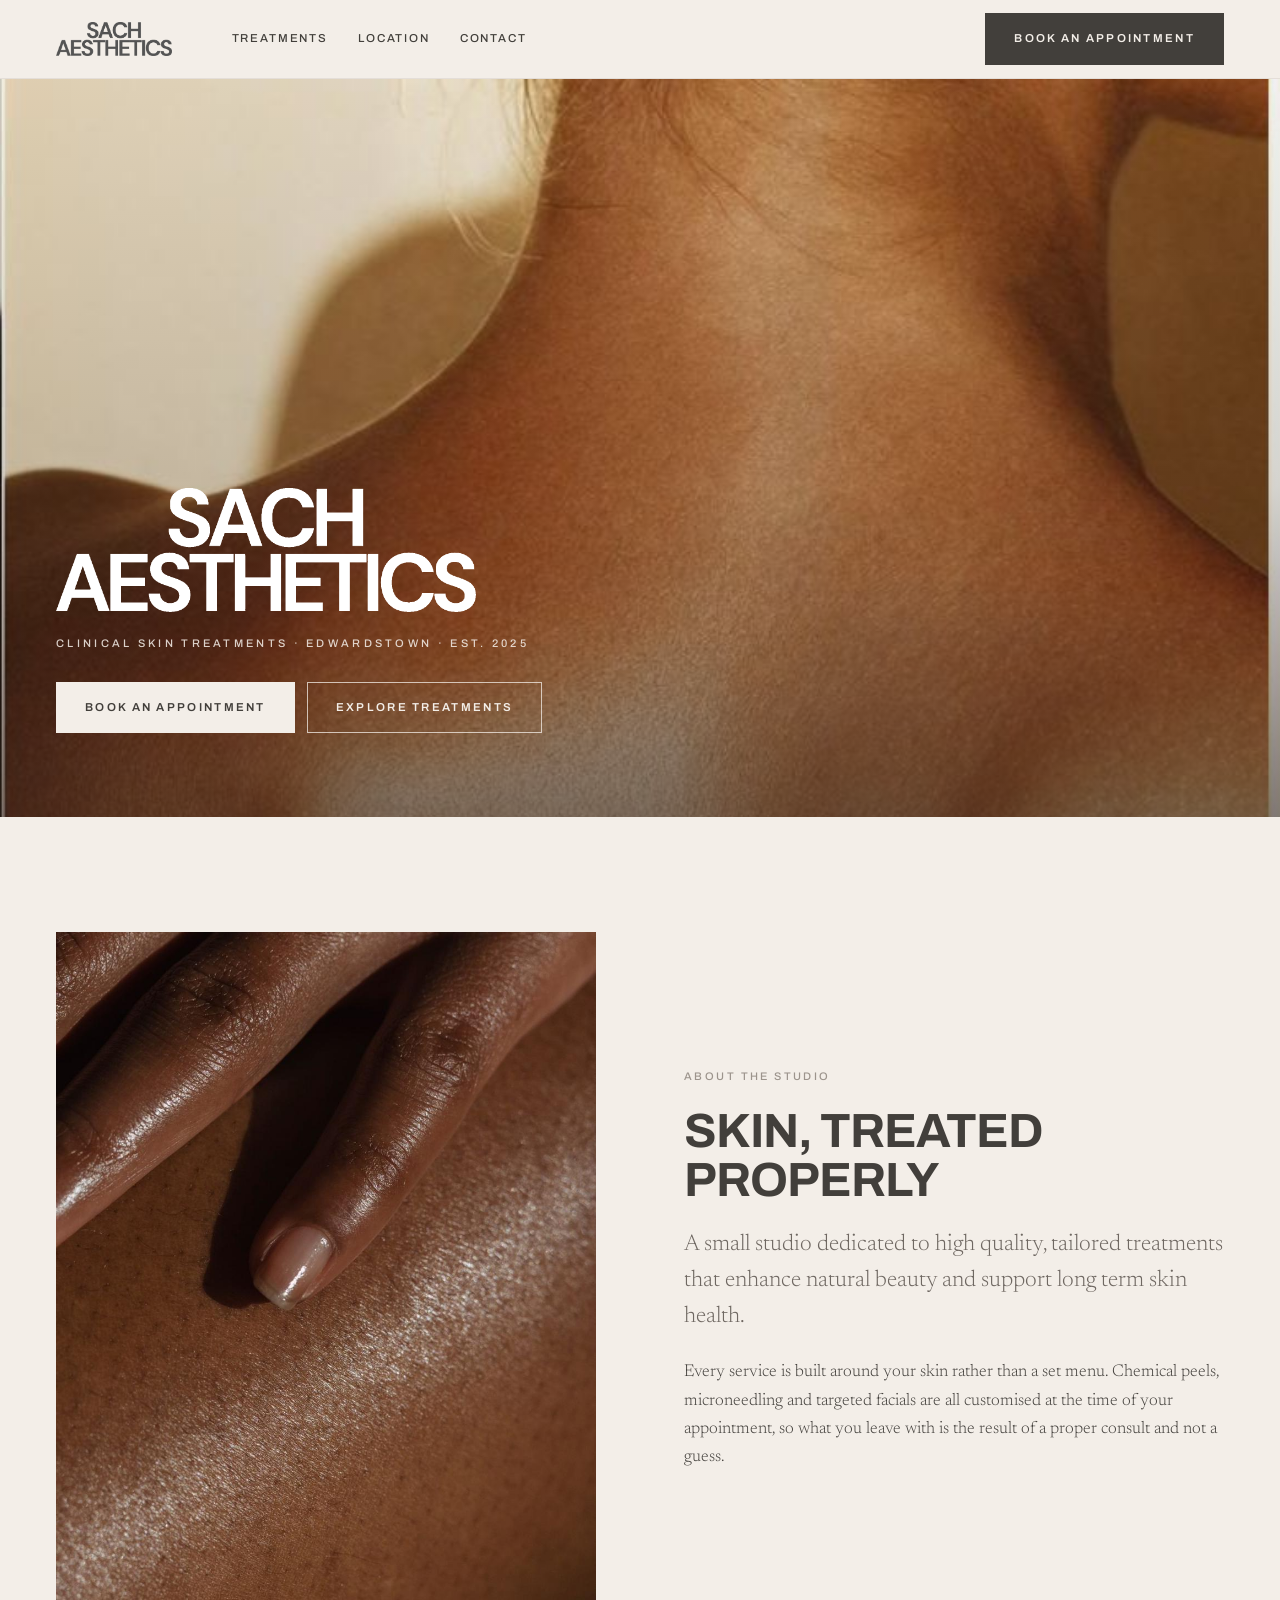
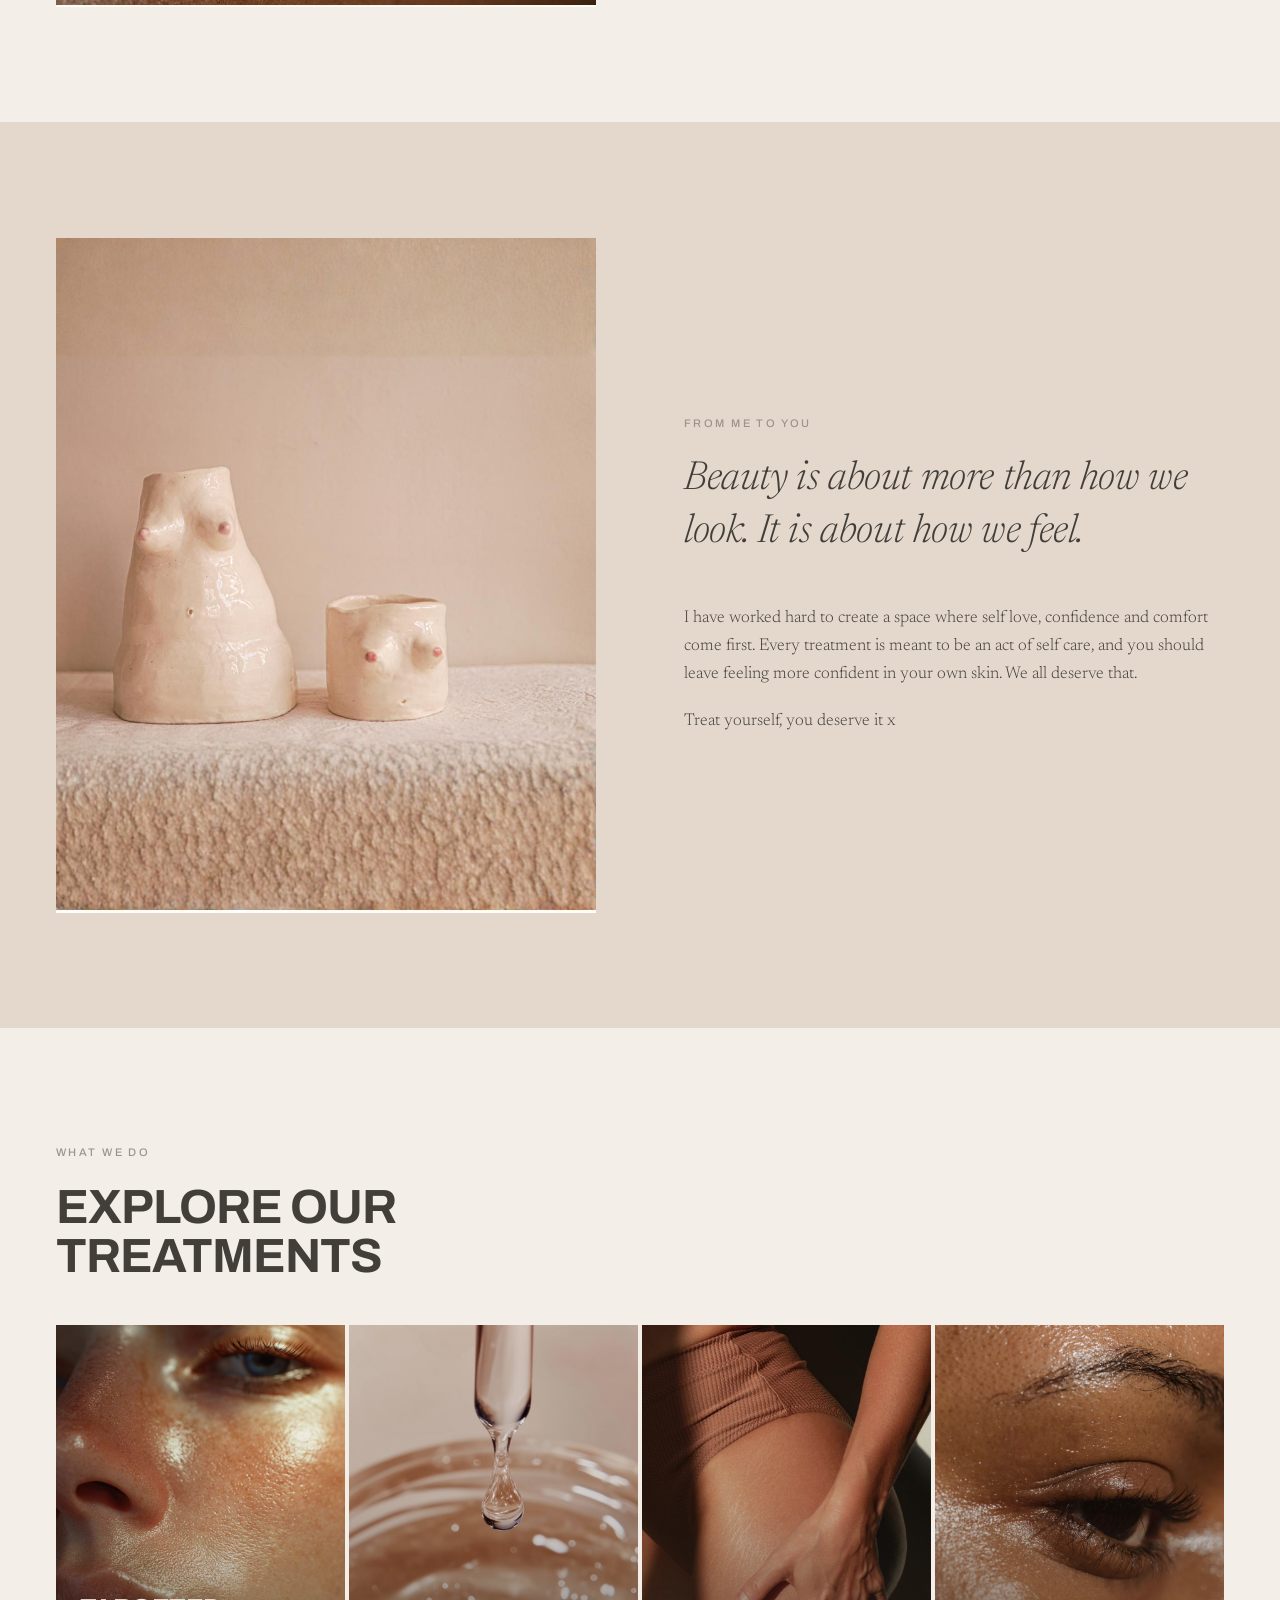
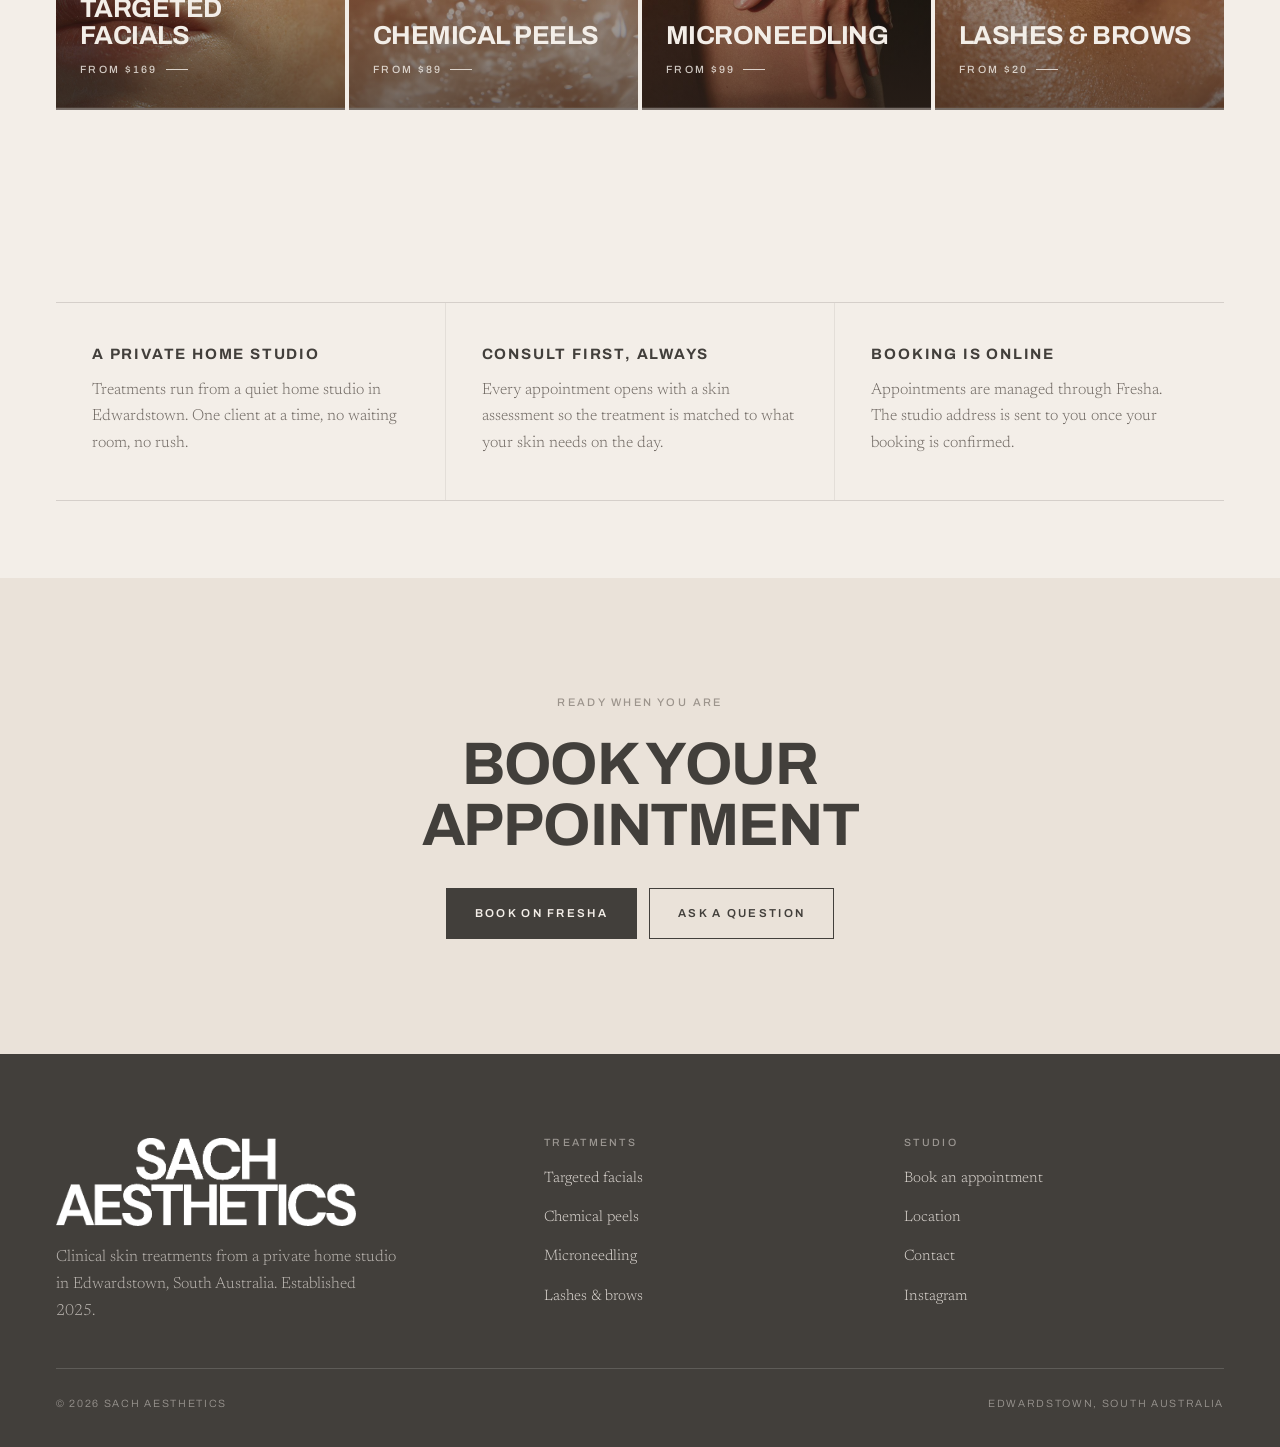
==== commit 61bdab81: "Single-image banners on mobile via picture; fix asset caching so CSS updates reach browsers" ====
--- a/index.html
+++ b/index.html
@@ -15,7 +15,7 @@
 <link rel="preconnect" href="https://fonts.googleapis.com">
 <link rel="preconnect" href="https://fonts.gstatic.com" crossorigin>
 <link href="https://fonts.googleapis.com/css2?family=Archivo:wght@400;500;600;700&family=Newsreader:ital,wght@0,300;0,400;1,300&display=swap" rel="stylesheet">
-<link rel="stylesheet" href="/assets/css/style.css">
+<link rel="stylesheet" href="/assets/css/style.css?v=3">
 </head>
 <body>
 <a class="skip" href="#main">Skip to content</a>
@@ -73,7 +73,10 @@
   <!-- ================= HERO ================= -->
   <section class="hero">
     <div class="hero__media">
-      <img src="/assets/img/HOME_PAGE_BANNER_EDITED.jpg" alt="Close detail of healthy, hydrated skin in warm light" fetchpriority="high">
+      <picture>
+        <source media="(min-width: 700px)" srcset="/assets/img/HOME_PAGE_BANNER_EDITED.jpg">
+        <img src="/assets/img/HOME_PAGE_BANNER_EDITED-right.jpg" alt="Close detail of healthy, hydrated skin in warm light" fetchpriority="high">
+      </picture>
     </div>
     <div class="wrap hero__body">
       <img class="hero__logo" src="/assets/img/logo-mark.png" alt="Sach Aesthetics">
@@ -229,6 +232,6 @@
   <a class="btn" href="https://www.fresha.com/a/sach-aesthetics-edwardstown-32-lindfield-avenue-c9ze8f2w" target="_blank" rel="noopener">Book an appointment</a>
 </div>
 
-<script src="/assets/js/main.js" defer></script>
+<script src="/assets/js/main.js?v=3" defer></script>
 </body>
 </html>
--- a/assets/css/style.css
+++ b/assets/css/style.css
@@ -350,6 +350,8 @@
   position: absolute;
   inset: 0;
 }
+.hero__media picture,
+.banner__media picture { display: block; width: 100%; height: 100%; }
 .hero__media img {
   width: 100%;
   height: 100%;
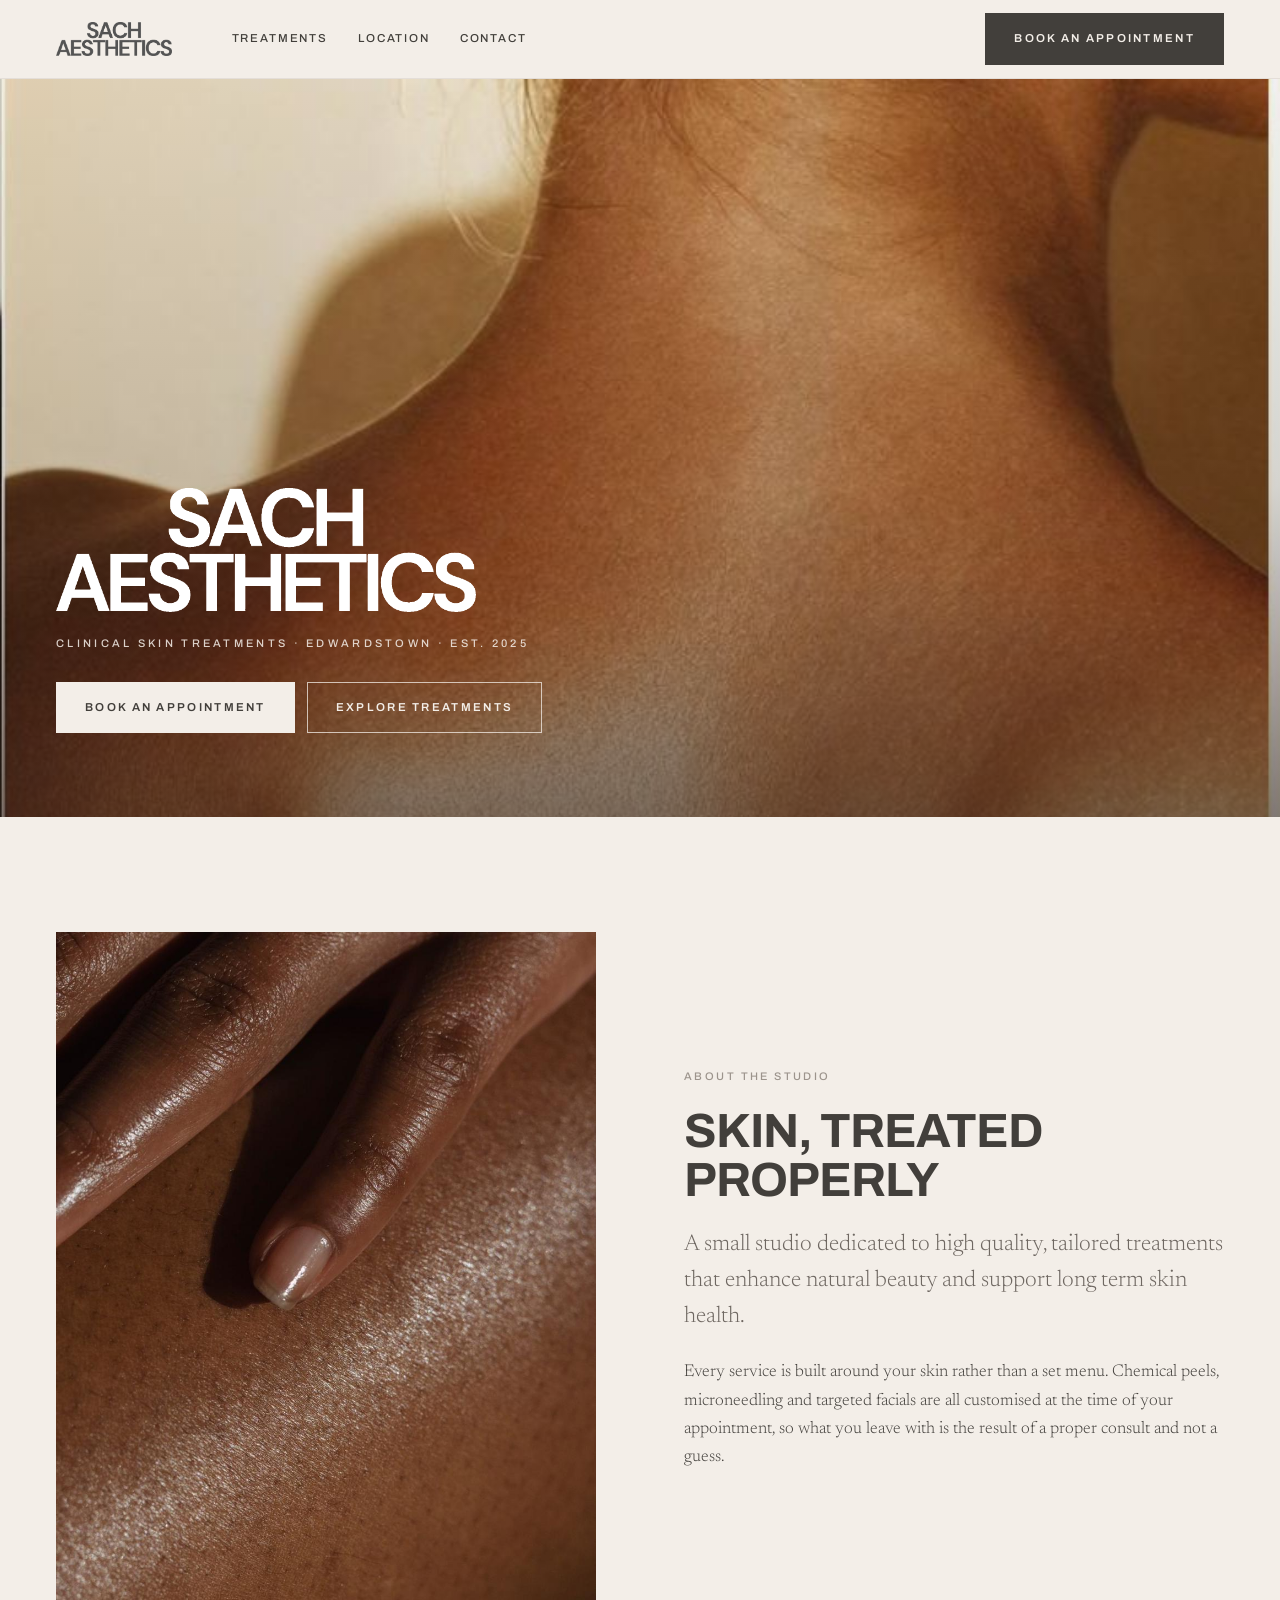
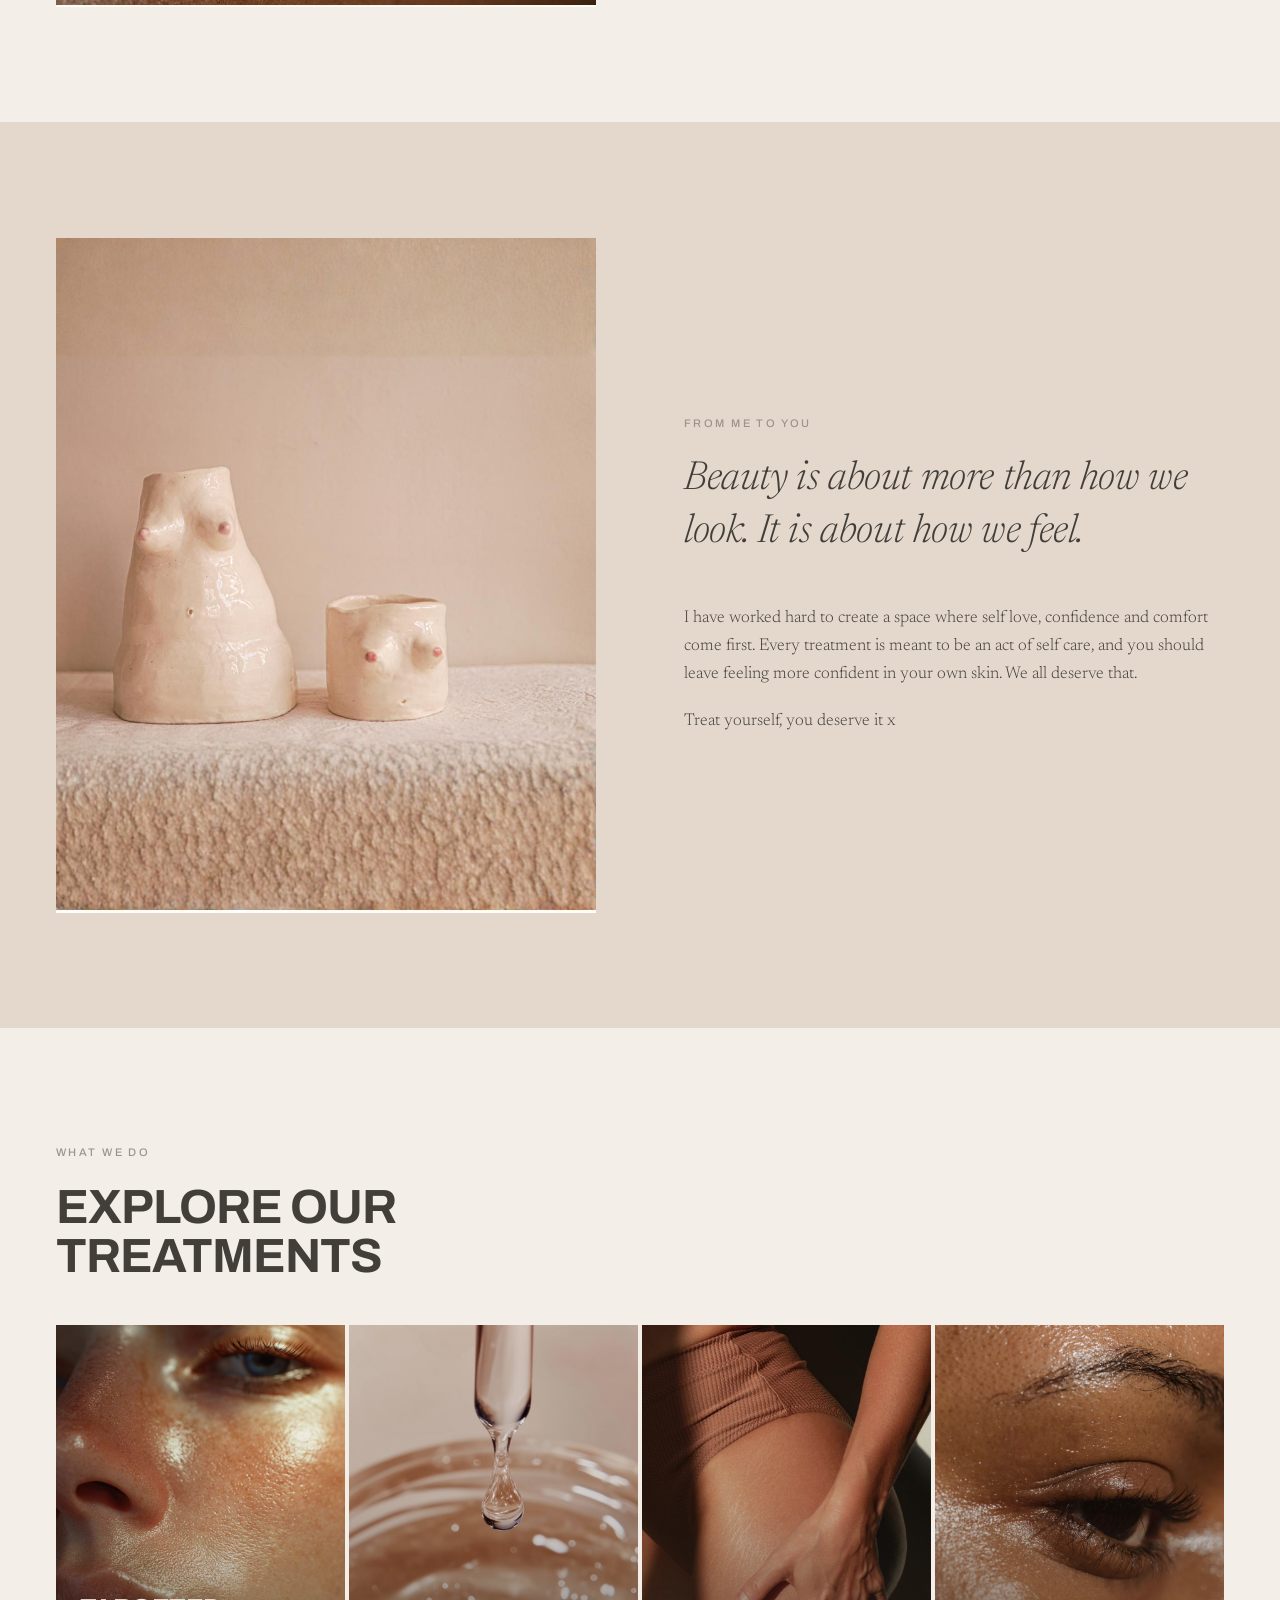
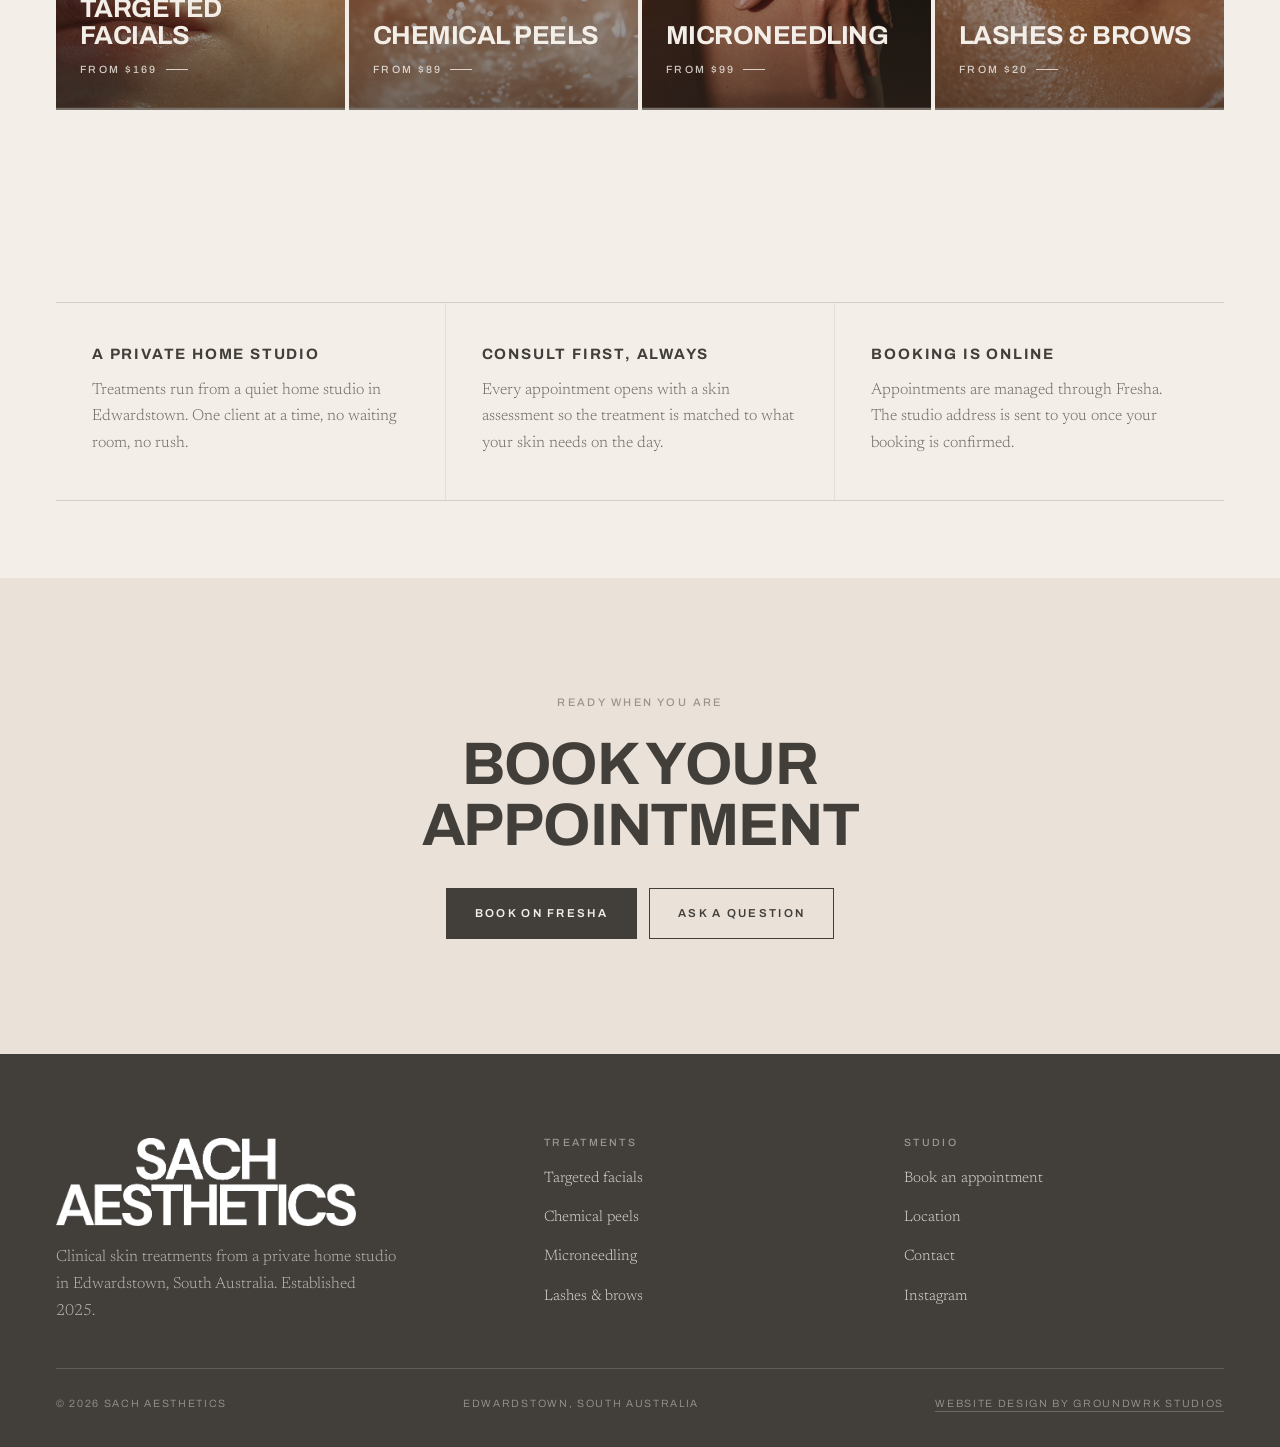
==== commit fda74773: "Add Groundwrk Studios design credit to footer" ====
--- a/index.html
+++ b/index.html
@@ -15,7 +15,7 @@
 <link rel="preconnect" href="https://fonts.googleapis.com">
 <link rel="preconnect" href="https://fonts.gstatic.com" crossorigin>
 <link href="https://fonts.googleapis.com/css2?family=Archivo:wght@400;500;600;700&family=Newsreader:ital,wght@0,300;0,400;1,300&display=swap" rel="stylesheet">
-<link rel="stylesheet" href="/assets/css/style.css?v=3">
+<link rel="stylesheet" href="/assets/css/style.css?v=4">
 </head>
 <body>
 <a class="skip" href="#main">Skip to content</a>
@@ -224,6 +224,7 @@
     <div class="footer__base">
       <span>&copy; <span data-year>2026</span> Sach Aesthetics</span>
       <span>Edwardstown, South Australia</span>
+      <span class="footer__credit"><a href="https://business.groundwrkstudios.com.au/" target="_blank" rel="noopener">Website design by Groundwrk Studios</a></span>
     </div>
   </div>
 </footer>
@@ -232,6 +233,6 @@
   <a class="btn" href="https://www.fresha.com/a/sach-aesthetics-edwardstown-32-lindfield-avenue-c9ze8f2w" target="_blank" rel="noopener">Book an appointment</a>
 </div>
 
-<script src="/assets/js/main.js?v=3" defer></script>
+<script src="/assets/js/main.js?v=4" defer></script>
 </body>
 </html>
--- a/assets/css/style.css
+++ b/assets/css/style.css
@@ -135,6 +135,7 @@
 }
 
 .header__inner {
+  position: relative;
   height: var(--header-h);
   display: flex;
   align-items: center;
@@ -761,6 +762,17 @@
   color: rgba(243, 238, 232, 0.5);
 }
 
+.footer__credit a {
+  color: inherit;
+  border-bottom: 1px solid rgba(243, 238, 232, 0.24);
+  padding-bottom: 2px;
+  transition: color 0.25s ease, border-color 0.25s ease;
+}
+.footer__credit a:hover {
+  color: var(--bone);
+  border-bottom-color: var(--bone);
+}
+
 /* --------------------------------------------------- Sticky mobile book -- */
 
 .bookbar {
@@ -813,6 +825,13 @@
 
 @media (max-width: 999px) {
   body { padding-bottom: 74px; }
+
+  /* Centred against the viewport, not against the space left over by the burger */
+  .brand {
+    position: absolute;
+    left: 50%;
+    transform: translateX(-50%);
+  }
 }
 
 @media (prefers-reduced-motion: reduce) {
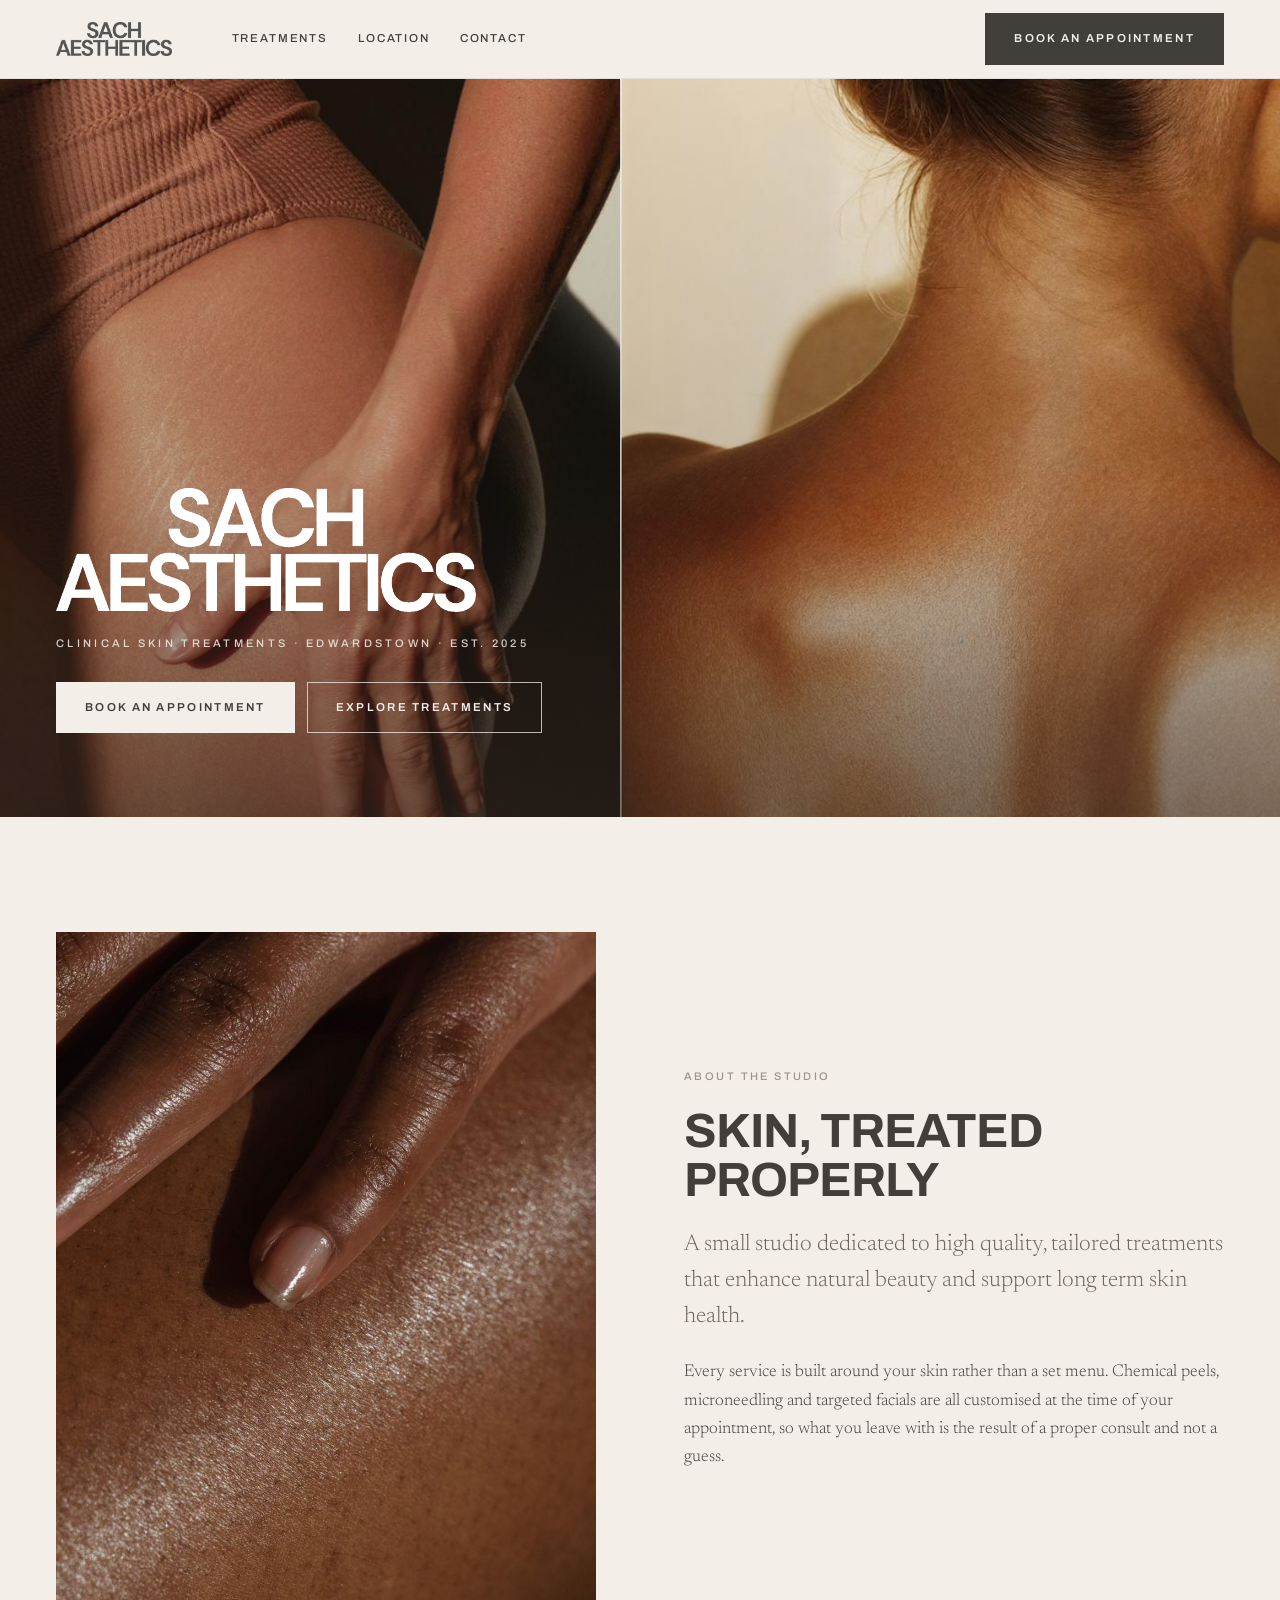
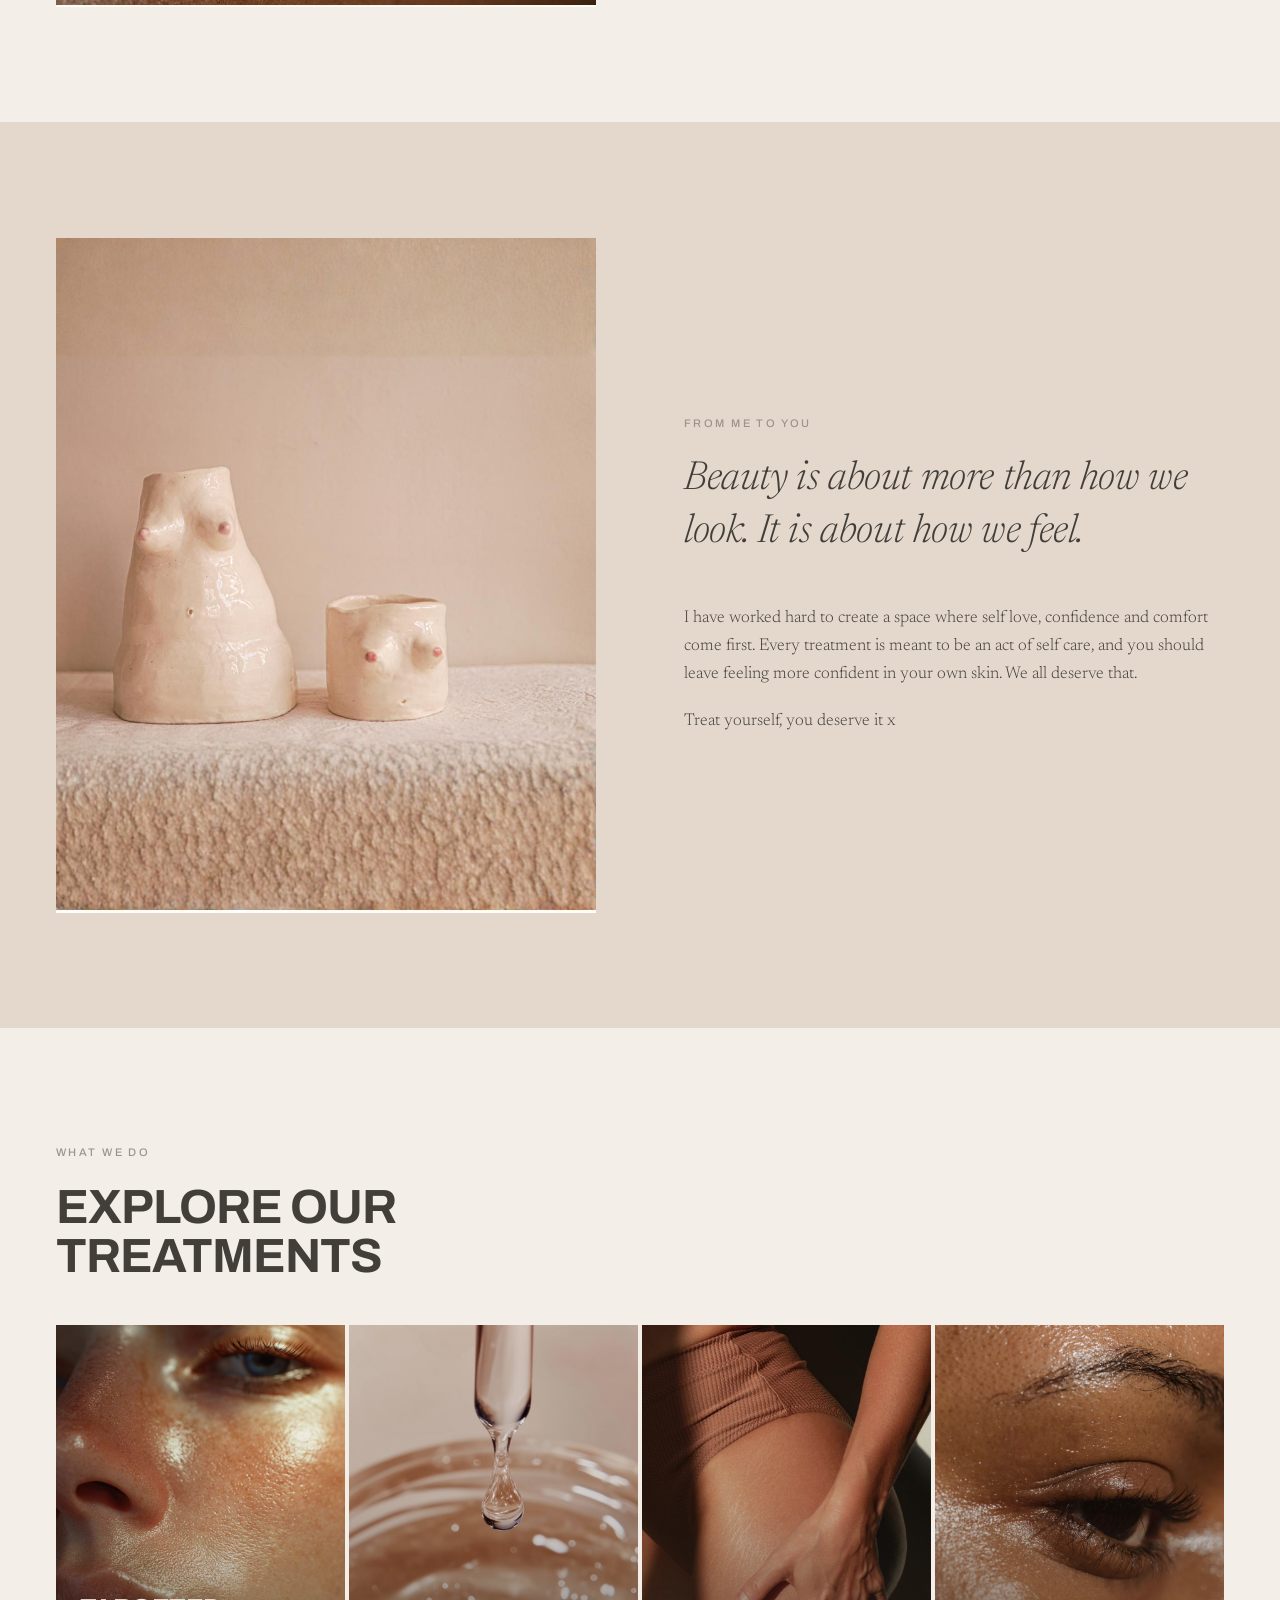
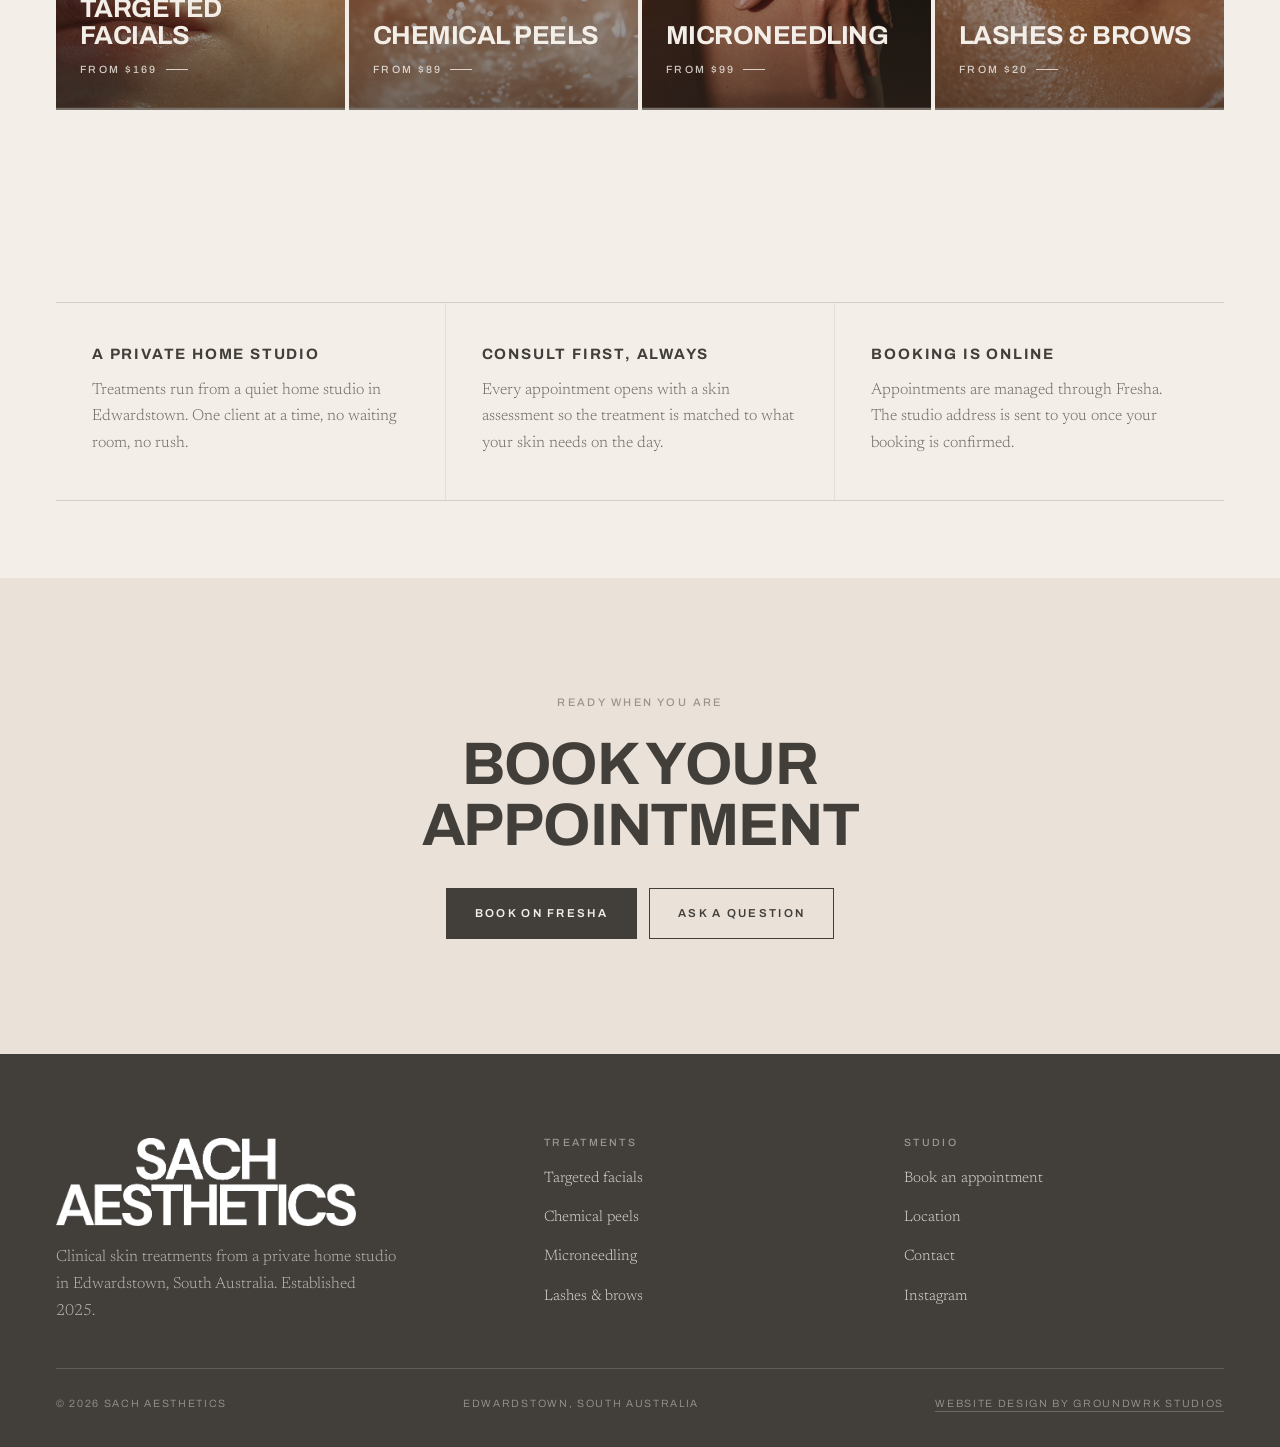
==== commit 8d16080d: "Taller banners on tablet and desktop so artwork is not over-cropped" ====
--- a/index.html
+++ b/index.html
@@ -15,7 +15,7 @@
 <link rel="preconnect" href="https://fonts.googleapis.com">
 <link rel="preconnect" href="https://fonts.gstatic.com" crossorigin>
 <link href="https://fonts.googleapis.com/css2?family=Archivo:wght@400;500;600;700&family=Newsreader:ital,wght@0,300;0,400;1,300&display=swap" rel="stylesheet">
-<link rel="stylesheet" href="/assets/css/style.css?v=4">
+<link rel="stylesheet" href="/assets/css/style.css?v=5">
 </head>
 <body>
 <a class="skip" href="#main">Skip to content</a>
@@ -233,6 +233,6 @@
   <a class="btn" href="https://www.fresha.com/a/sach-aesthetics-edwardstown-32-lindfield-avenue-c9ze8f2w" target="_blank" rel="noopener">Book an appointment</a>
 </div>
 
-<script src="/assets/js/main.js?v=4" defer></script>
+<script src="/assets/js/main.js?v=5" defer></script>
 </body>
 </html>
--- a/assets/css/style.css
+++ b/assets/css/style.css
@@ -802,6 +802,7 @@
 
 @media (min-width: 700px) {
   :root { --gutter: 40px; }
+  .banner { min-height: clamp(420px, 42vw, 580px); }
   .cards { grid-template-columns: repeat(2, 1fr); }
   .tiles { grid-template-columns: repeat(2, 1fr); }
   .gallery { grid-template-columns: repeat(2, 1fr); }
@@ -811,6 +812,10 @@
 
 @media (min-width: 1000px) {
   :root { --header-h: 78px; --gutter: 56px; }
+  /* Banner artwork is 1512x812 (1.86:1). Tracking that ratio keeps the crop
+     shallow instead of slicing the top and bottom off on wide screens. */
+  .banner { min-height: clamp(600px, 54vw, 880px); }
+  .banner h1 { font-size: clamp(48px, 5.2vw, 82px); }
   .nav { display: block; margin-left: 46px; }
   .header .header__cta { display: inline-flex; margin-left: auto; }
   .burger { display: none; }
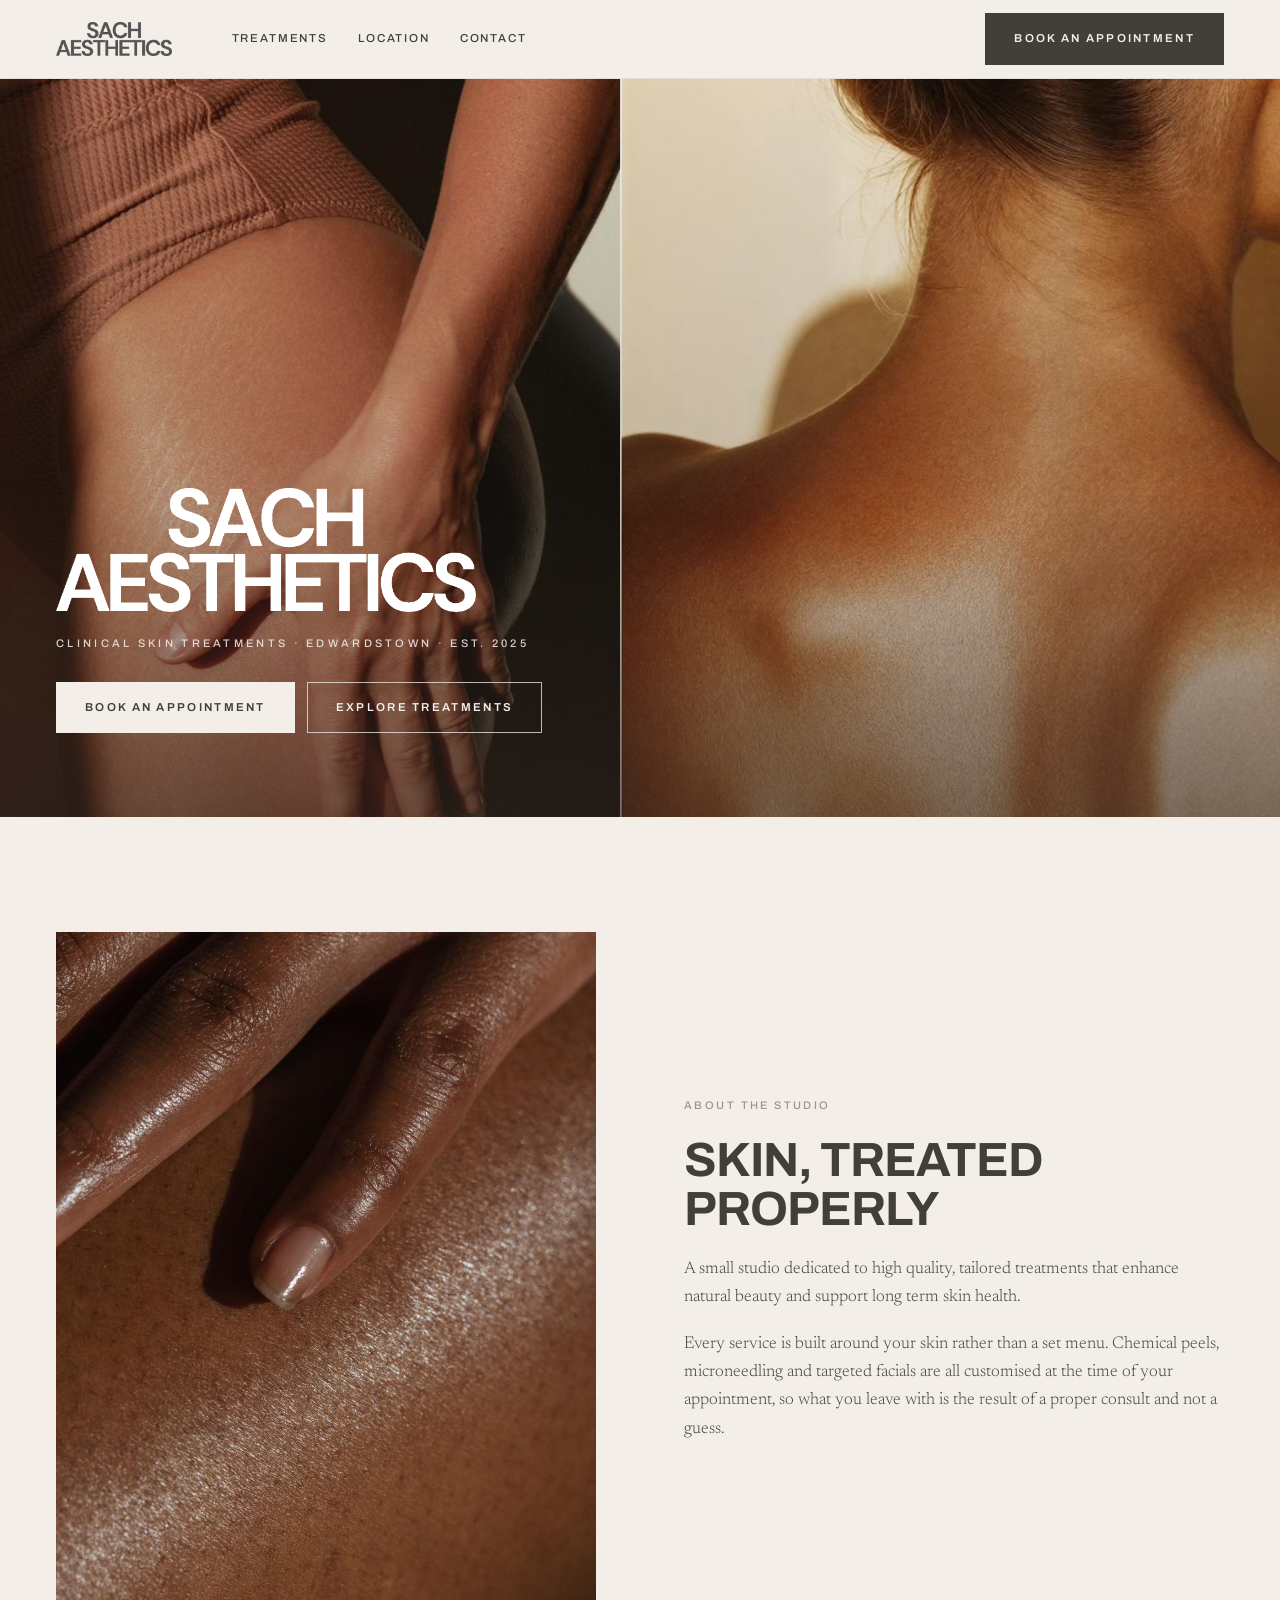
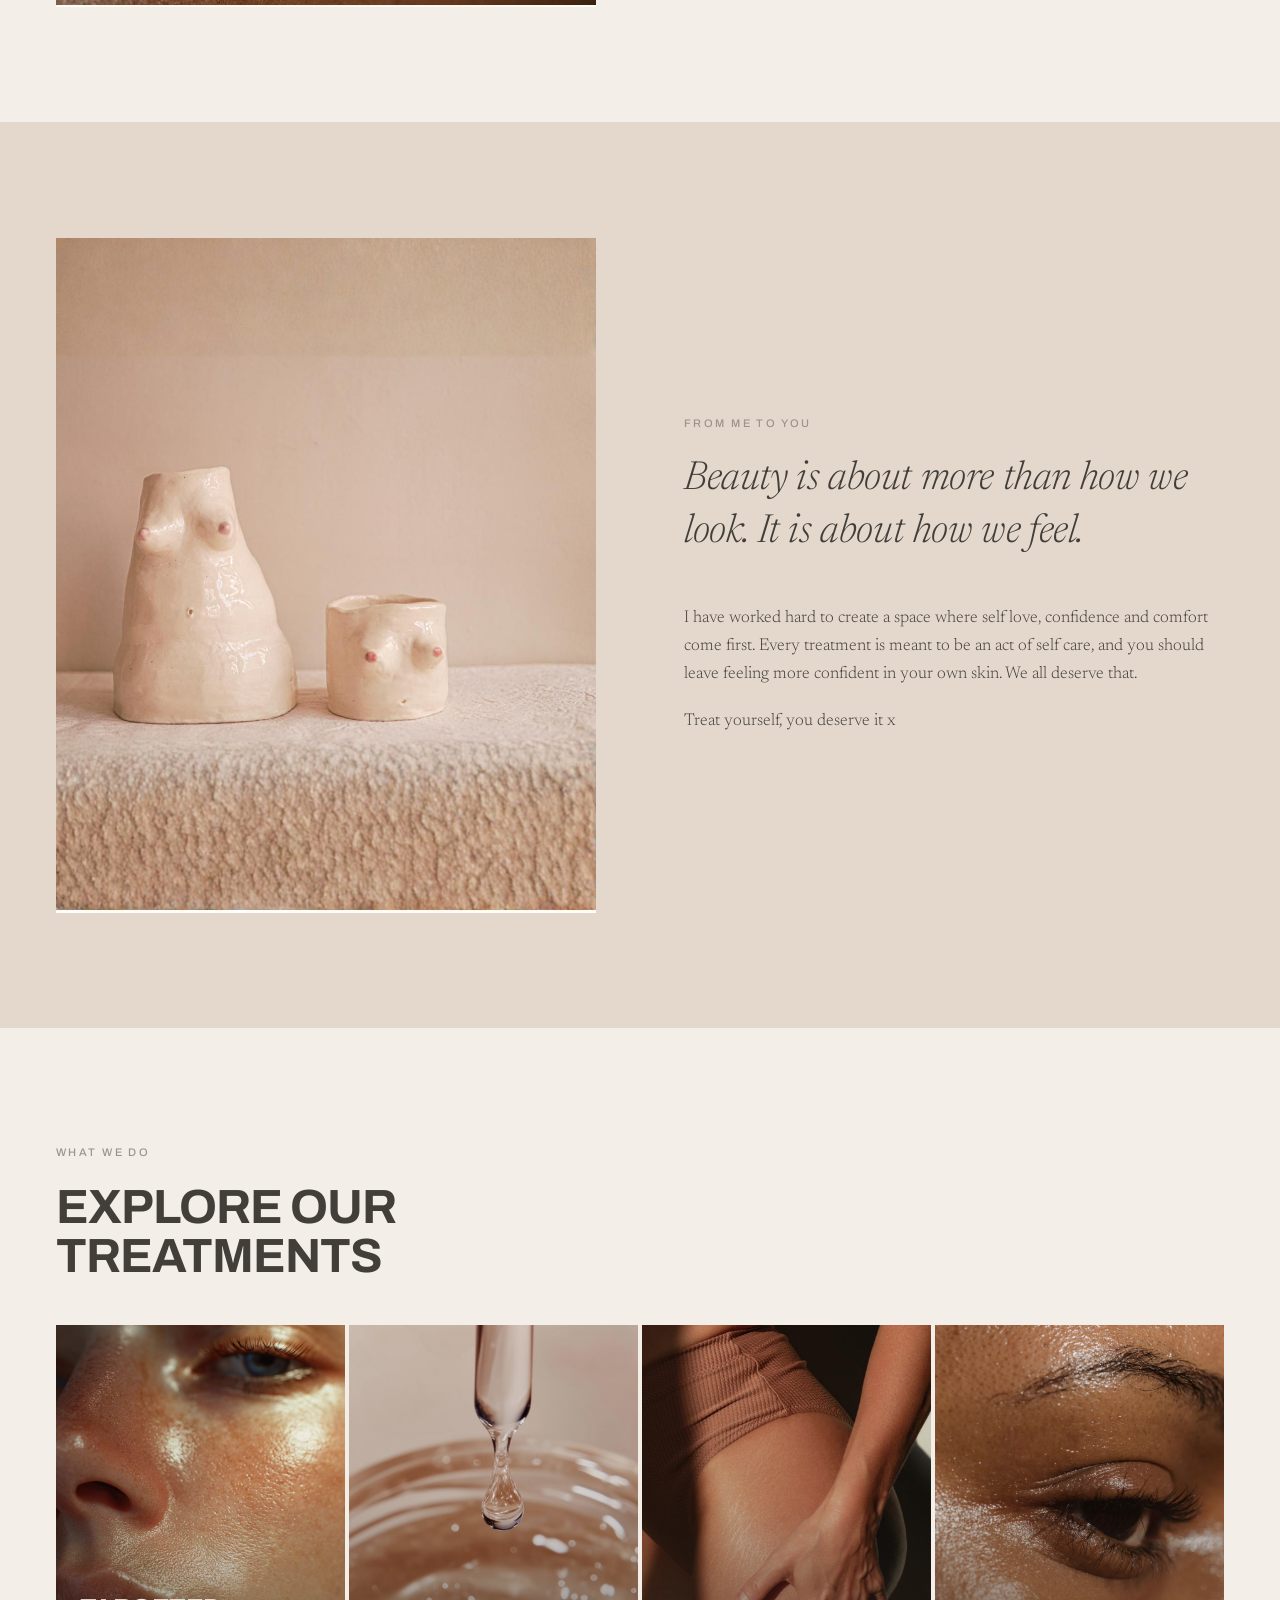
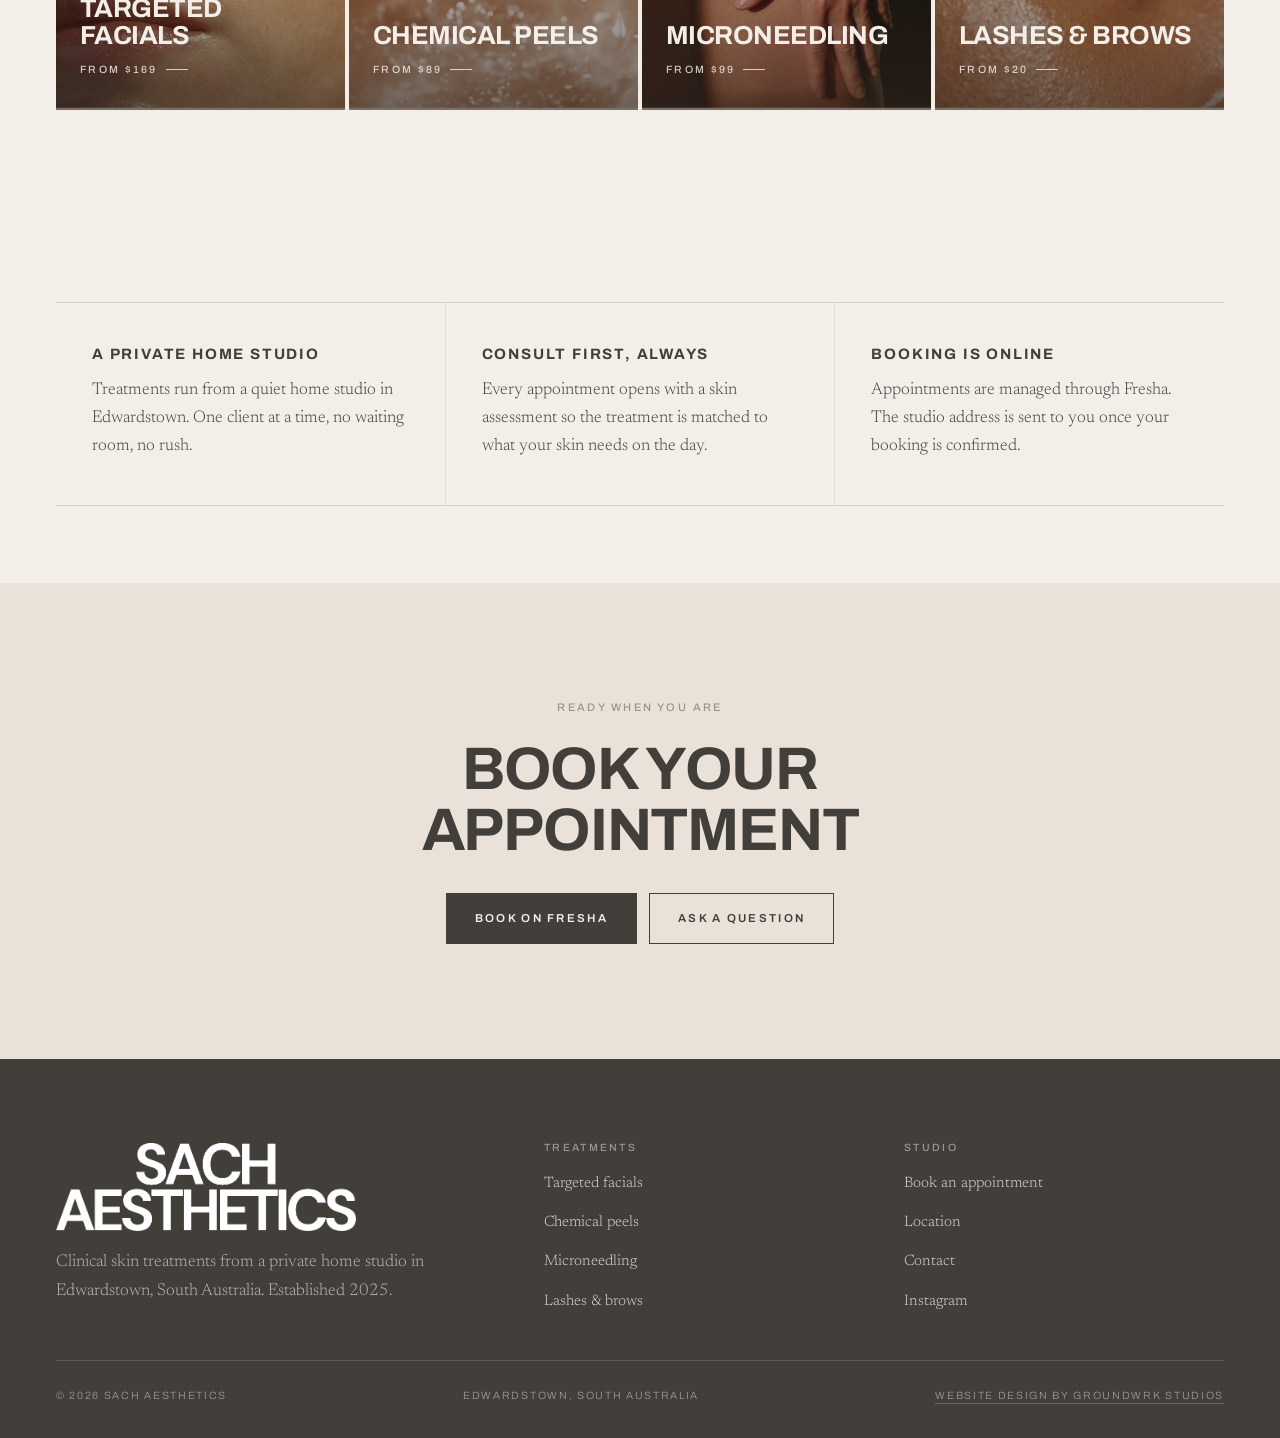
==== commit e6edf79a: "Unify all body copy to one size, weight and colour site-wide" ====
--- a/index.html
+++ b/index.html
@@ -15,7 +15,7 @@
 <link rel="preconnect" href="https://fonts.googleapis.com">
 <link rel="preconnect" href="https://fonts.gstatic.com" crossorigin>
 <link href="https://fonts.googleapis.com/css2?family=Archivo:wght@400;500;600;700&family=Newsreader:ital,wght@0,300;0,400;1,300&display=swap" rel="stylesheet">
-<link rel="stylesheet" href="/assets/css/style.css?v=5">
+<link rel="stylesheet" href="/assets/css/style.css?v=6">
 </head>
 <body>
 <a class="skip" href="#main">Skip to content</a>
@@ -97,7 +97,7 @@
       <div data-reveal data-reveal-delay="120">
         <span class="label">About the studio</span>
         <h2>Skin, treated properly</h2>
-        <p class="lead">A small studio dedicated to high quality, tailored treatments that enhance natural beauty and support long term skin health.</p>
+        <p>A small studio dedicated to high quality, tailored treatments that enhance natural beauty and support long term skin health.</p>
         <p>Every service is built around your skin rather than a set menu. Chemical peels, microneedling and targeted facials are all customised at the time of your appointment, so what you leave with is the result of a proper consult and not a guess.</p>
       </div>
     </div>
@@ -233,6 +233,6 @@
   <a class="btn" href="https://www.fresha.com/a/sach-aesthetics-edwardstown-32-lindfield-avenue-c9ze8f2w" target="_blank" rel="noopener">Book an appointment</a>
 </div>
 
-<script src="/assets/js/main.js?v=5" defer></script>
+<script src="/assets/js/main.js?v=6" defer></script>
 </body>
 </html>
--- a/assets/css/style.css
+++ b/assets/css/style.css
@@ -115,12 +115,6 @@
   background: var(--line);
   border: 0;
   margin: 0;
-}
-
-.lead {
-  font-size: clamp(19px, 2.1vw, 23px);
-  line-height: 1.55;
-  color: var(--ink-soft);
 }
 
 /* --------------------------------------------------------------- Header -- */
@@ -565,8 +559,6 @@
 .ledger__desc {
   margin-top: 12px;
   max-width: 66ch;
-  color: var(--ink-soft);
-  font-size: 16px;
 }
 
 .ledger__book {
@@ -608,7 +600,7 @@
   margin-bottom: 14px;
 }
 
-.tile p { color: var(--ink-soft); font-size: 16px; }
+.tile p { color: var(--ink); }
 
 /* ---------------------------------------------------------------- Quote -- */
 
@@ -726,7 +718,6 @@
 
 .footer__blurb {
   color: rgba(243, 238, 232, 0.68);
-  font-size: 16px;
   max-width: 38ch;
 }
 
